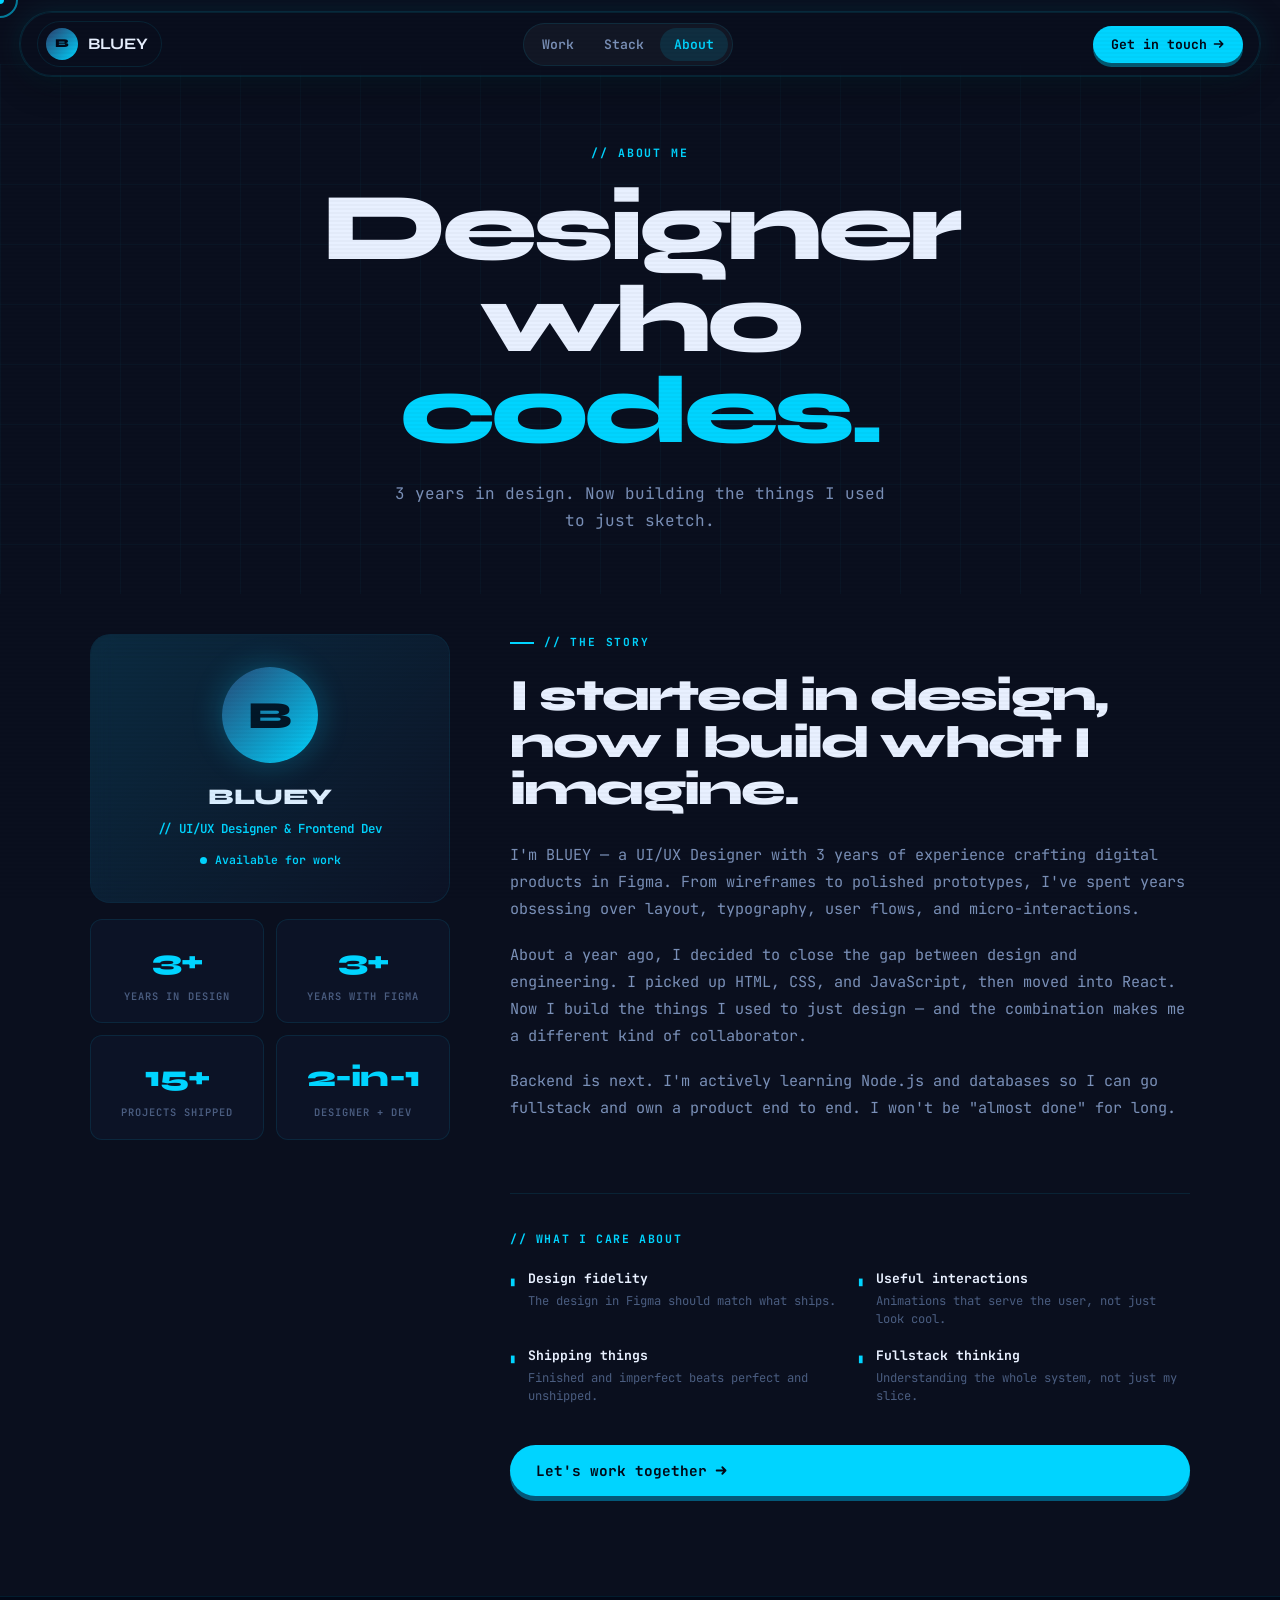
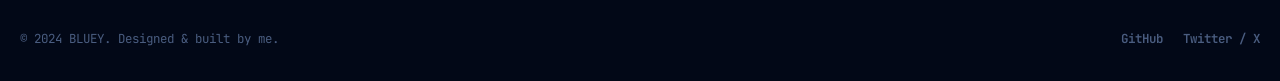
==== about.html @ d6773a20 "Add files via upload" ====
<!DOCTYPE html>
<html lang="en">
<head>
  <meta charset="UTF-8" />
  <meta name="viewport" content="width=device-width, initial-scale=1.0, viewport-fit=cover" />
  <title>About | BLUEY</title>
  <meta name="description" content="About BLUEY - UI/UX Designer and Frontend Developer with 3 years of Figma experience." />
  <link rel="preconnect" href="https://fonts.googleapis.com" />
  <link rel="preconnect" href="https://fonts.gstatic.com" crossorigin />
  <link href="https://fonts.googleapis.com/css2?family=Syne:wght@400;500;600;700;800&family=JetBrains+Mono:wght@300;400;500;600;700&display=swap" rel="stylesheet" />
  <link rel="stylesheet" href="style.css" />
</head>
<body>

<div id="cursor-dot"></div>
<div id="cursor-ring"></div>
<div id="toast">// Email copied to clipboard</div>

<!-- HEADER -->
<header>
  <div class="nav-inner">
    <a href="index.html" class="nav-brand">
      <div class="nav-avatar">B</div>
      <span>BLUEY</span>
    </a>
    <nav class="nav-links">
      <a href="work.html">Work</a>
      <a href="stack.html">Stack</a>
      <a href="about.html" class="nav-active">About</a>
    </nav>
    <div class="nav-actions">
      <a href="contact.html" class="btn-hire">
        Get in touch
        <svg viewBox="0 0 16 16" width="12" height="12" fill="none" stroke="currentColor" stroke-width="2.2" stroke-linecap="round" stroke-linejoin="round"><path d="M2 8 H13 M9 4 L13 8 L9 12"/></svg>
      </a>
    </div>
  </div>
</header>

<!-- PAGE HERO -->
<section class="page-hero">
  <div class="page-hero-inner">
    <p class="page-eyebrow">// about me</p>
    <h1 class="page-title">Designer who<br/><span class="text-cyan">codes.</span></h1>
    <p class="page-sub">3 years in design. Now building the things I used to just sketch.</p>
  </div>
</section>

<!-- ABOUT CONTENT -->
<section class="about-page-section">
  <div class="about-page-inner">

    <!-- Left: Text -->
    <div class="about-text-col reveal">
      <div class="about-avatar-card">
        <div class="about-avatar-circle">B</div>
        <p class="about-name">BLUEY</p>
        <p class="about-role">// UI/UX Designer &amp; Frontend Dev</p>
        <div class="about-status-row">
          <span class="status-dot" style="display:inline-block;"></span>
          <span style="font-family:var(--font-mono);font-size:0.72rem;color:var(--cyan-500);font-weight:600;">Available for work</span>
        </div>
      </div>

      <div class="about-mini-stats">
        <div class="mini-stat">
          <p class="mini-stat-num">3+</p>
          <p class="mini-stat-label">Years in Design</p>
        </div>
        <div class="mini-stat">
          <p class="mini-stat-num">3+</p>
          <p class="mini-stat-label">Years with Figma</p>
        </div>
        <div class="mini-stat">
          <p class="mini-stat-num">15+</p>
          <p class="mini-stat-label">Projects shipped</p>
        </div>
        <div class="mini-stat">
          <p class="mini-stat-num">2-in-1</p>
          <p class="mini-stat-label">Designer + Dev</p>
        </div>
      </div>
    </div>

    <!-- Right: Bio -->
    <div class="about-bio-col reveal reveal-delay-2">
      <p class="about-tag">// the story</p>
      <h2 class="about-heading">I started in design,<br />now I build what I imagine.</h2>

      <p class="about-text">I'm BLUEY &mdash; a UI/UX Designer with 3 years of experience crafting digital products in Figma. From wireframes to polished prototypes, I've spent years obsessing over layout, typography, user flows, and micro-interactions.</p>

      <p class="about-text">About a year ago, I decided to close the gap between design and engineering. I picked up HTML, CSS, and JavaScript, then moved into React. Now I build the things I used to just design &mdash; and the combination makes me a different kind of collaborator.</p>

      <p class="about-text">Backend is next. I'm actively learning Node.js and databases so I can go fullstack and own a product end to end. I won't be "almost done" for long.</p>

      <div class="about-values">
        <h3 class="values-title">// what I care about</h3>
        <div class="values-grid">
          <div class="value-item">
            <span class="value-icon">&#9646;</span>
            <div>
              <p class="value-name">Design fidelity</p>
              <p class="value-desc">The design in Figma should match what ships.</p>
            </div>
          </div>
          <div class="value-item">
            <span class="value-icon">&#9646;</span>
            <div>
              <p class="value-name">Useful interactions</p>
              <p class="value-desc">Animations that serve the user, not just look cool.</p>
            </div>
          </div>
          <div class="value-item">
            <span class="value-icon">&#9646;</span>
            <div>
              <p class="value-name">Shipping things</p>
              <p class="value-desc">Finished and imperfect beats perfect and unshipped.</p>
            </div>
          </div>
          <div class="value-item">
            <span class="value-icon">&#9646;</span>
            <div>
              <p class="value-name">Fullstack thinking</p>
              <p class="value-desc">Understanding the whole system, not just my slice.</p>
            </div>
          </div>
        </div>
      </div>

      <a href="contact.html" class="btn-primary" style="display:inline-flex;margin-top:40px;">
        Let's work together
        <svg viewBox="0 0 16 16" width="13" height="13" fill="none" stroke="currentColor" stroke-width="2.2" stroke-linecap="round" stroke-linejoin="round"><path d="M2 8 H13 M9 4 L13 8 L9 12"/></svg>
      </a>
    </div>

  </div>
</section>

<!-- FOOTER -->
<footer>
  <div class="footer-inner">
    <p class="footer-copy">&copy; 2024 BLUEY. Designed &amp; built by me.</p>
    <div class="footer-links">
      <a href="https://github.com/garriiii" target="_blank" rel="noopener">GitHub</a>
      <a href="https://x.com/https_bluey_sol" target="_blank" rel="noopener">Twitter / X</a>
    </div>
  </div>
</footer>

<script src="main.js"></script>
</body>
</html>
---- style.css ----
﻿/* ============================================
   DESIGN TOKENS
============================================ */
:root {
  --navy-900: #020817;
  --navy-800: #0a0f1e;
  --navy-700: #0d1529;
  --navy-600: #111b35;
  --navy-500: #162040;
  --navy-400: #1e2d52;
  --navy-300: #2a3d6b;
  --cyan-500: #00d4ff;
  --cyan-400: #33ddff;
  --cyan-300: #66e5ff;
  --cyan-glow: rgba(0, 212, 255, 0.12);
  --cyan-glow-strong: rgba(0, 212, 255, 0.28);
  --text-primary: #e8f0ff;
  --text-secondary: #7a90b8;
  --text-muted: #4a5d80;
  --border: rgba(0, 212, 255, 0.1);
  --border-hover: rgba(0, 212, 255, 0.32);
  --card-bg: rgba(13, 21, 41, 0.85);
  --font-display: 'Syne', sans-serif;
  --font-mono: 'JetBrains Mono', monospace;
}

/* ============================================
   RESET & BASE
============================================ */
*, *::before, *::after { box-sizing: border-box; margin: 0; padding: 0; }
html { scroll-behavior: smooth; }
body {
  font-family: var(--font-mono);
  background: var(--navy-800);
  color: var(--text-primary);
  overflow-x: hidden;
  cursor: none;
  line-height: 1.6;
}
a { color: inherit; text-decoration: none; }
img { display: block; max-width: 100%; }

/* Scan-line overlay */
body::before {
  content: '';
  position: fixed;
  inset: 0;
  background-image: repeating-linear-gradient(0deg, transparent, transparent 2px, rgba(0,0,0,0.025) 2px, rgba(0,0,0,0.025) 4px);
  pointer-events: none;
  z-index: 1000;
}

/* ============================================
   CURSOR
============================================ */
#cursor-dot {
  position: fixed;
  width: 8px; height: 8px;
  background: var(--cyan-500);
  border-radius: 50%;
  pointer-events: none;
  z-index: 9999;
  transform: translate(-50%, -50%);
  transition: width 0.18s, height 0.18s, background 0.18s;
}
#cursor-ring {
  position: fixed;
  width: 36px; height: 36px;
  border: 2px solid var(--cyan-500);
  border-radius: 50%;
  pointer-events: none;
  z-index: 9998;
  transform: translate(-50%, -50%);
  opacity: 0.55;
  transition: width 0.22s, height 0.22s, opacity 0.22s, border-color 0.18s;
}
body.cursor-hover #cursor-dot { width: 12px; height: 12px; background: var(--cyan-300); }
body.cursor-hover #cursor-ring { width: 56px; height: 56px; opacity: 1; border-color: var(--cyan-400); }

/* ============================================
   HEADER
============================================ */
header {
  position: sticky;
  top: 12px;
  z-index: 500;
  padding: 0 20px;
}
.nav-inner {
  max-width: 1240px;
  margin: 0 auto;
  display: flex;
  align-items: center;
  justify-content: space-between;
  gap: 12px;
  background: rgba(10, 15, 30, 0.88);
  backdrop-filter: blur(18px);
  -webkit-backdrop-filter: blur(18px);
  border: 1px solid var(--border);
  border-radius: 999px;
  padding: 8px 16px;
  box-shadow: 0 0 0 1px var(--border), 0 8px 32px rgba(0,0,0,0.4), 0 0 28px var(--cyan-glow);
}
.nav-brand {
  display: flex;
  align-items: center;
  gap: 10px;
  font-family: var(--font-display);
  font-weight: 700;
  font-size: 1rem;
  letter-spacing: -0.02em;
  color: var(--text-primary);
  padding: 6px 14px 6px 8px;
  border-radius: 999px;
  border: 1px solid var(--border);
  transition: border-color 0.2s, box-shadow 0.2s;
}
.nav-brand:hover { border-color: var(--border-hover); box-shadow: 0 0 14px var(--cyan-glow); }
.nav-avatar {
  width: 32px; height: 32px;
  border-radius: 50%;
  background: linear-gradient(135deg, var(--navy-300), var(--cyan-500));
  display: flex; align-items: center; justify-content: center;
  font-family: var(--font-display);
  font-weight: 800;
  font-size: 0.75rem;
  color: var(--navy-900);
  flex-shrink: 0;
}
.nav-links {
  display: flex;
  align-items: center;
  gap: 2px;
  background: rgba(255,255,255,0.04);
  border: 1px solid var(--border);
  border-radius: 999px;
  padding: 4px;
}
.nav-links a {
  font-family: var(--font-mono);
  font-size: 0.82rem;
  font-weight: 600;
  color: var(--text-secondary);
  padding: 6px 14px;
  border-radius: 999px;
  transition: color 0.2s, background 0.2s;
}
.nav-links a:hover { color: var(--cyan-500); background: var(--cyan-glow); }
.nav-actions { display: flex; align-items: center; gap: 8px; }
.btn-hire {
  display: none;
  align-items: center;
  gap: 6px;
  font-family: var(--font-mono);
  font-size: 0.82rem;
  font-weight: 700;
  color: var(--navy-900);
  background: var(--cyan-500);
  padding: 8px 18px;
  border-radius: 999px;
  border: none;
  cursor: pointer;
  transition: transform 0.15s, box-shadow 0.15s;
  box-shadow: 0 4px 0 rgba(0,140,170,0.6);
}
@media (min-width: 640px) { .btn-hire { display: inline-flex; } }
.btn-hire:hover { transform: translateY(-2px); box-shadow: 0 6px 0 rgba(0,140,170,0.6), 0 0 20px var(--cyan-glow-strong); }
.btn-hire:active { transform: translateY(2px); box-shadow: 0 2px 0 rgba(0,140,170,0.6); }

/* ============================================
   HERO
============================================ */
#top {
  position: relative;
  overflow: hidden;
  padding: 80px 20px 100px;
  background: var(--navy-800);
}
#top::after {
  content: '';
  position: absolute;
  inset: 0;
  background-image:
    linear-gradient(rgba(0,212,255,0.035) 1px, transparent 1px),
    linear-gradient(90deg, rgba(0,212,255,0.035) 1px, transparent 1px);
  background-size: 60px 60px;
  pointer-events: none;
}
.hero-glow {
  position: absolute;
  top: 50%; left: 50%;
  transform: translate(-50%, -50%);
  width: 700px; height: 700px;
  background: radial-gradient(circle, rgba(0,212,255,0.07) 0%, transparent 68%);
  pointer-events: none;
}
.hero-inner { position: relative; z-index: 1; max-width: 1240px; margin: 0 auto; }

/* Status badge */
.status-badge {
  display: inline-flex;
  align-items: center;
  gap: 8px;
  font-family: var(--font-mono);
  font-size: 0.72rem;
  font-weight: 600;
  letter-spacing: 0.1em;
  text-transform: uppercase;
  color: var(--cyan-500);
  border: 1px solid var(--border-hover);
  background: var(--cyan-glow);
  padding: 6px 14px;
  border-radius: 999px;
  margin-bottom: 40px;
  opacity: 0;
  transform: translateY(12px);
  animation: fadeUp 0.6s ease 0.1s forwards;
}
.status-dot {
  width: 7px; height: 7px;
  border-radius: 50%;
  background: var(--cyan-500);
  animation: pulse 2s ease-in-out infinite;
}
@keyframes pulse { 0%,100%{opacity:1;transform:scale(1)} 50%{opacity:0.35;transform:scale(0.65)} }
@keyframes fadeUp { to { opacity:1; transform:translateY(0); } }

/* Hero title chips */
.hero-title-wrap {
  display: flex;
  flex-direction: column;
  align-items: center;
  gap: 0.3em;
  font-family: var(--font-display);
  font-size: clamp(3rem, 13vw, 7.5rem);
  font-weight: 800;
  line-height: 0.93;
  letter-spacing: -0.05em;
  text-align: center;
  margin-bottom: 48px;
}
.hero-row {
  display: flex;
  flex-wrap: wrap;
  justify-content: center;
  align-items: flex-end;
  gap: 0.3em;
}
[data-chip] {
  display: inline-flex;
  align-items: center;
  position: relative;
  padding: 0.08em 0.22em 0.1em;
  border-radius: 6px;
  user-select: none;
  touch-action: none;
  cursor: grab;
  clip-path: polygon(0.1em 0, calc(100% - 0.1em) 0, calc(100% - 0.1em) 0.1em, 100% 0.1em, 100% calc(100% - 0.1em), calc(100% - 0.1em) calc(100% - 0.1em), calc(100% - 0.1em) 100%, 0.1em 100%, 0.1em calc(100% - 0.1em), 0 calc(100% - 0.1em), 0 0.1em, 0.1em 0.1em);
}
[data-chip]:active { cursor: grabbing; }
[data-chip="blue"] { background: var(--cyan-500); color: var(--navy-900); }
[data-chip="navy"] { background: var(--navy-400); color: var(--cyan-500); }
[data-chip="dark"] { background: var(--navy-600); color: var(--text-secondary); }
[data-chip="glow"] {
  background: transparent;
  color: var(--text-primary);
  border: 2px solid var(--cyan-500);
  box-shadow: 0 0 22px var(--cyan-glow), inset 0 0 22px var(--cyan-glow);
}

/* Hero sub */
.hero-sub { max-width: 1240px; margin: 0 auto; display: flex; flex-direction: column; align-items: center; gap: 32px; text-align: center; }
.hero-desc {
  max-width: 52ch;
  font-family: var(--font-mono);
  font-size: 1.05rem;
  line-height: 1.72;
  color: var(--text-secondary);
  opacity: 0;
  transform: translateY(14px);
  animation: fadeUp 0.6s ease 0.4s forwards;
}
.hero-ctas {
  display: flex;
  flex-wrap: wrap;
  gap: 14px;
  justify-content: center;
  opacity: 0;
  transform: translateY(14px);
  animation: fadeUp 0.6s ease 0.55s forwards;
}
.btn-primary {
  display: inline-flex;
  align-items: center;
  gap: 8px;
  font-family: var(--font-mono);
  font-size: 0.9rem;
  font-weight: 700;
  color: var(--navy-900);
  background: var(--cyan-500);
  padding: 14px 26px;
  border-radius: 999px;
  border: none;
  cursor: pointer;
  transition: transform 0.15s, box-shadow 0.15s;
  box-shadow: 0 5px 0 rgba(0,120,160,0.7);
  text-decoration: none;
}
.btn-primary:hover { transform: translateY(-2px); box-shadow: 0 7px 0 rgba(0,120,160,0.7), 0 0 24px var(--cyan-glow-strong); }
.btn-primary:active { transform: translateY(3px); box-shadow: 0 2px 0 rgba(0,120,160,0.7); }
.btn-secondary {
  display: inline-flex;
  align-items: center;
  gap: 8px;
  font-family: var(--font-mono);
  font-size: 0.9rem;
  font-weight: 700;
  color: var(--text-primary);
  background: rgba(255,255,255,0.05);
  padding: 14px 26px;
  border-radius: 999px;
  border: 1px solid var(--border-hover);
  cursor: pointer;
  transition: transform 0.15s, box-shadow 0.15s, border-color 0.2s, color 0.2s;
  box-shadow: 0 5px 0 rgba(0,0,0,0.3);
  text-decoration: none;
}
.btn-secondary:hover { transform: translateY(-2px); box-shadow: 0 7px 0 rgba(0,0,0,0.3), 0 0 18px var(--cyan-glow); border-color: var(--cyan-500); color: var(--cyan-400); }
.btn-secondary:active { transform: translateY(3px); box-shadow: 0 2px 0 rgba(0,0,0,0.3); }

/* Hero deco shapes */
.hero-deco { position: absolute; pointer-events: none; }
.deco-1 { top:12%; right:6%; width:72px; height:72px; border:2px solid var(--cyan-500); border-radius:16px; transform:rotate(-12deg); animation:float1 6s ease-in-out infinite; box-shadow:0 0 24px var(--cyan-glow),inset 0 0 24px var(--cyan-glow); opacity:0.65; }
.deco-2 { top:20%; left:4%; width:48px; height:96px; border:2px solid rgba(0,212,255,0.35); border-radius:8px; transform:rotate(14deg); animation:float2 7s ease-in-out infinite; opacity:0.45; }
.deco-3 { bottom:10%; right:3%; width:56px; height:56px; background:var(--cyan-500); clip-path:polygon(50% 0%,100% 38%,82% 100%,18% 100%,0% 38%); opacity:0.14; animation:float3 8s ease-in-out infinite; }
.deco-4 { bottom:12%; left:6%; width:80px; height:40px; border:2px solid rgba(0,212,255,0.28); border-radius:80px 80px 0 0; animation:float1 9s ease-in-out infinite; opacity:0.45; }
@media (max-width:900px) { .hero-deco { display:none; } }
@keyframes float1 { 0%,100%{transform:rotate(-12deg) translateY(0)} 50%{transform:rotate(-12deg) translateY(-12px)} }
@keyframes float2 { 0%,100%{transform:rotate(14deg) translateY(0)} 50%{transform:rotate(14deg) translateY(10px)} }
@keyframes float3 { 0%,100%{transform:rotate(0deg) translateY(0)} 50%{transform:rotate(10deg) translateY(-8px)} }

/* ============================================
   WORK SECTION
============================================ */
#work { position:relative; z-index:10; padding:60px 20px 20px; background:var(--navy-800); }
.section-header { max-width:1180px; margin:0 auto 56px; display:flex; flex-direction:column; align-items:center; gap:16px; text-align:center; }
.section-title { font-family:var(--font-display); font-size:clamp(2.4rem,6vw,4.6rem); font-weight:800; line-height:0.95; letter-spacing:-0.05em; color:var(--text-primary); display:flex; align-items:center; gap:16px; }
.section-title-icon { width:0.55em; height:0.55em; flex-shrink:0; }
.section-tag { font-family:var(--font-mono); font-size:0.72rem; font-weight:700; text-transform:uppercase; letter-spacing:0.14em; color:var(--text-secondary); border:2px solid var(--border-hover); padding:6px 16px; border-radius:999px; }

.projects-stack { max-width:1180px; margin:0 auto; }
.project-card { position:relative; border-radius:0 20px 20px 20px; overflow:hidden; margin-bottom:28px; transition:box-shadow 0.3s; }
@media (min-width:1024px) { .project-card { position:sticky; top:112px; } }
.project-card:nth-child(1){z-index:1}
.project-card:nth-child(2){z-index:2}
.project-card:nth-child(3){z-index:3}

.card-tab-row { display:flex; }
.card-tab {
  display:inline-flex; align-items:center; gap:8px;
  font-family:var(--font-mono); font-size:0.7rem; font-weight:700;
  text-transform:uppercase; letter-spacing:0.14em;
  height:52px; padding:0 40px 0 16px;
  clip-path:polygon(0 0, calc(100% - 32px) 0, 100% 100%, 0 100%);
  border-radius:14px 0 0 0;
}
.card-body {
  display:grid; gap:32px; padding:32px; min-height:520px;
}
@media (min-width:768px) { .card-body { grid-template-columns:1fr 1.15fr; gap:48px; padding:48px; min-height:580px; } }
@media (min-width:1024px) { .card-body { padding:56px; min-height:620px; } }

.card-content { display:flex; flex-direction:column; }
.card-label { display:inline-flex; align-items:center; gap:8px; font-family:var(--font-mono); font-size:0.72rem; font-weight:600; letter-spacing:0.14em; text-transform:uppercase; margin-bottom:24px; }
.card-label-dot { width:8px; height:8px; border-radius:50%; }
.card-heading { font-family:var(--font-display); font-size:clamp(1.8rem,3.2vw,3rem); font-weight:800; line-height:1; letter-spacing:-0.04em; margin-bottom:24px; max-width:14ch; color:var(--text-primary); }
.card-cta-link { display:inline-flex; align-items:center; gap:8px; font-family:var(--font-mono); font-size:0.78rem; font-weight:700; text-transform:uppercase; letter-spacing:0.14em; border-bottom:2px solid; padding-bottom:4px; width:fit-content; margin-bottom:40px; color:var(--cyan-400); border-color:var(--cyan-400); transition:gap 0.2s; }
.card-cta-link:hover { gap:14px; }
.card-cta-link svg { transition:transform 0.2s; }
.card-cta-link:hover svg { transform:translate(2px,-2px); }
.card-stats { margin-top:auto; display:flex; flex-wrap:wrap; gap:8px; }
.stat-chip { font-family:var(--font-mono); font-size:0.7rem; text-transform:uppercase; letter-spacing:0.1em; padding:8px 12px; border-radius:6px; background:rgba(255,255,255,0.07); color:var(--text-primary); }
.stat-chip strong { font-weight:700; }
.stat-chip span { opacity:0.6; }

.card-image-wrap { position:relative; align-self:center; }
.card-tape { position:absolute; z-index:10; height:22px; width:88px; border-radius:2px; opacity:0.4; }
.card-tape-1 { top:-10px; left:5%; transform:rotate(-5deg); background:rgba(255,255,255,0.22); }
.card-tape-2 { top:-10px; right:5%; transform:rotate(7deg); background:rgba(255,255,255,0.22); }
.card-img-frame { aspect-ratio:16/11; overflow:hidden; background:var(--navy-700); box-shadow:0 30px 60px -20px rgba(0,0,0,0.65), 0 0 0 1px rgba(255,255,255,0.05); }
.card-img-frame img { width:100%; height:100%; object-fit:cover; transition:transform 0.5s ease; }
.project-card:hover .card-img-frame img { transform:scale(1.04); }

/* Card themes */
.card--cyan { background:linear-gradient(135deg,#041428,#071e3d); border:1px solid rgba(0,212,255,0.18); box-shadow:0 0 40px rgba(0,212,255,0.05); }
.card--indigo { background:linear-gradient(135deg,#0d0a25,#13103b); border:1px solid rgba(120,90,255,0.18); box-shadow:0 0 40px rgba(120,90,255,0.05); }
.card--emerald { background:linear-gradient(135deg,#041a10,#071f15); border:1px solid rgba(0,200,120,0.18); box-shadow:0 0 40px rgba(0,200,120,0.05); }

/* ============================================
   SKILLS
============================================ */
#skills { padding:100px 20px; background:var(--navy-900); position:relative; overflow:hidden; }
#skills::before { content:''; position:absolute; top:-150px; left:50%; transform:translateX(-50%); width:800px; height:400px; background:radial-gradient(ellipse,rgba(0,212,255,0.055),transparent 70%); pointer-events:none; }
.skills-inner { max-width:1000px; margin:0 auto; }
.skills-grid { display:grid; grid-template-columns:repeat(auto-fit,minmax(260px,1fr)); gap:22px; margin-top:56px; }
.skill-group { background:var(--card-bg); border:1px solid var(--border); border-radius:16px; padding:26px; backdrop-filter:blur(12px); transition:border-color 0.3s,box-shadow 0.3s,transform 0.3s; }
.skill-group:hover { border-color:var(--border-hover); box-shadow:0 8px 32px rgba(0,0,0,0.3),0 0 20px var(--cyan-glow); transform:translateY(-4px); }
.skill-group-label { font-family:var(--font-mono); font-size:0.68rem; font-weight:700; text-transform:uppercase; letter-spacing:0.14em; color:var(--cyan-500); margin-bottom:14px; display:flex; align-items:center; gap:8px; }
.skill-group-label::before { content:''; display:block; width:6px; height:6px; border-radius:50%; background:var(--cyan-500); }
.skill-tags { display:flex; flex-wrap:wrap; gap:8px; }
.skill-tag { font-family:var(--font-mono); font-size:0.78rem; font-weight:500; color:var(--text-secondary); background:rgba(255,255,255,0.05); border:1px solid var(--border); padding:6px 12px; border-radius:6px; transition:color 0.2s,background 0.2s,border-color 0.2s; }
.skill-tag:hover { color:var(--cyan-400); background:var(--cyan-glow); border-color:var(--border-hover); }

/* ============================================
   ABOUT
============================================ */
#about { padding:100px 20px; background:var(--navy-800); position:relative; }
.about-inner { max-width:1000px; margin:0 auto; display:grid; gap:60px; align-items:center; }
@media (min-width:768px) { .about-inner { grid-template-columns:1fr 1fr; } }
.about-tag { font-family:var(--font-mono); font-size:0.7rem; font-weight:700; text-transform:uppercase; letter-spacing:0.16em; color:var(--cyan-500); margin-bottom:20px; display:flex; align-items:center; gap:10px; }
.about-tag::before { content:''; display:block; width:24px; height:2px; background:var(--cyan-500); }
.about-heading { font-family:var(--font-display); font-size:clamp(2rem,4vw,3.2rem); font-weight:800; line-height:1.05; letter-spacing:-0.04em; color:var(--text-primary); margin-bottom:24px; }
.about-text { font-family:var(--font-mono); font-size:0.95rem; line-height:1.75; color:var(--text-secondary); margin-bottom:16px; }
.about-text:last-of-type { margin-bottom:36px; }
.about-visual { display:flex; flex-direction:column; gap:16px; }
.about-avatar-card { background:var(--card-bg); border:1px solid var(--border); border-radius:20px; padding:32px; text-align:center; backdrop-filter:blur(12px); position:relative; overflow:hidden; }
.about-avatar-card::before { content:''; position:absolute; inset:0; background:linear-gradient(135deg,var(--cyan-glow),transparent); pointer-events:none; }
.about-avatar-circle { width:96px; height:96px; border-radius:50%; background:linear-gradient(135deg,var(--navy-300),var(--cyan-500)); display:flex; align-items:center; justify-content:center; font-family:var(--font-display); font-weight:800; font-size:2.4rem; color:var(--navy-900); margin:0 auto 16px; box-shadow:0 0 30px var(--cyan-glow-strong); }
.about-name { font-family:var(--font-display); font-weight:700; font-size:1.3rem; letter-spacing:-0.02em; color:var(--text-primary); margin-bottom:4px; }
.about-role { font-family:var(--font-mono); font-size:0.8rem; color:var(--cyan-500); font-weight:600; }
.about-mini-stats { display:grid; grid-template-columns:1fr 1fr; gap:12px; }
.mini-stat { background:var(--card-bg); border:1px solid var(--border); border-radius:12px; padding:20px; text-align:center; backdrop-filter:blur(8px); }
.mini-stat-num { font-family:var(--font-display); font-size:1.8rem; font-weight:800; letter-spacing:-0.03em; color:var(--cyan-500); }
.mini-stat-label { font-family:var(--font-mono); font-size:0.68rem; font-weight:600; text-transform:uppercase; letter-spacing:0.1em; color:var(--text-muted); margin-top:4px; }

/* ============================================
   CONTACT
============================================ */
#contact { padding:100px 20px 60px; background:var(--navy-900); position:relative; overflow:hidden; }
#contact::before { content:''; position:absolute; bottom:-200px; left:50%; transform:translateX(-50%); width:900px; height:500px; background:radial-gradient(ellipse,rgba(0,212,255,0.06),transparent 70%); pointer-events:none; }
.contact-inner { max-width:800px; margin:0 auto; text-align:center; }
.contact-eyebrow { font-family:var(--font-mono); font-size:0.72rem; font-weight:700; text-transform:uppercase; letter-spacing:0.16em; color:var(--cyan-500); margin-bottom:24px; display:flex; align-items:center; justify-content:center; gap:10px; }
.contact-eyebrow::before,.contact-eyebrow::after { content:''; display:block; width:32px; height:1px; background:var(--cyan-500); opacity:0.45; }
.contact-heading { font-family:var(--font-display); font-size:clamp(2.4rem,6vw,4.5rem); font-weight:800; letter-spacing:-0.05em; line-height:0.95; color:var(--text-primary); margin-bottom:24px; }
.contact-heading span { color:var(--cyan-500); text-shadow:0 0 28px var(--cyan-glow-strong); }
.contact-sub { font-family:var(--font-mono); font-size:1rem; line-height:1.72; color:var(--text-secondary); max-width:46ch; margin:0 auto 48px; }
.contact-email-btn { display:inline-flex; align-items:center; gap:10px; font-family:var(--font-mono); font-size:1rem; font-weight:700; color:var(--navy-900); background:var(--cyan-500); padding:16px 32px; border-radius:999px; border:none; cursor:pointer; transition:transform 0.15s,box-shadow 0.15s; box-shadow:0 5px 0 rgba(0,120,160,0.7); margin-bottom:16px; }
.contact-email-btn:hover { transform:translateY(-2px); box-shadow:0 7px 0 rgba(0,120,160,0.7),0 0 28px var(--cyan-glow-strong); }
.contact-email-btn:active { transform:translateY(3px); box-shadow:0 2px 0 rgba(0,120,160,0.7); }
.copy-feedback { font-family:var(--font-mono); font-size:0.75rem; color:var(--cyan-500); opacity:0; transition:opacity 0.3s; margin-bottom:48px; }
.copy-feedback.show { opacity:1; }

/* ============================================
   FOOTER
============================================ */
footer { padding:32px 20px; border-top:1px solid var(--border); background:var(--navy-900); }
.footer-inner { max-width:1240px; margin:0 auto; display:flex; flex-wrap:wrap; align-items:center; justify-content:space-between; gap:16px; }
.footer-copy { font-family:var(--font-mono); font-size:0.78rem; color:var(--text-muted); }
.footer-links { display:flex; gap:20px; }
.footer-links a { font-family:var(--font-mono); font-size:0.78rem; font-weight:600; color:var(--text-muted); transition:color 0.2s; }
.footer-links a:hover { color:var(--cyan-500); }

/* ============================================
   TOAST
============================================ */
#toast { position:fixed; bottom:32px; left:50%; transform:translateX(-50%) translateY(20px); background:var(--navy-400); border:1px solid var(--border-hover); color:var(--cyan-400); font-family:var(--font-mono); font-size:0.82rem; font-weight:600; padding:12px 24px; border-radius:999px; box-shadow:0 8px 32px rgba(0,0,0,0.4),0 0 16px var(--cyan-glow); z-index:9000; opacity:0; transition:opacity 0.3s,transform 0.3s; pointer-events:none; white-space:nowrap; }
#toast.show { opacity:1; transform:translateX(-50%) translateY(0); }

/* ============================================
   SCROLL REVEAL
============================================ */
.reveal { opacity:0; transform:translateY(24px); transition:opacity 0.65s ease,transform 0.65s ease; }
.reveal.visible { opacity:1; transform:translateY(0); }
.reveal-delay-1 { transition-delay:0.1s; }
.reveal-delay-2 { transition-delay:0.2s; }
.reveal-delay-3 { transition-delay:0.3s; }

/* ============================================
   RESPONSIVE
============================================ */
@media (max-width:640px) {
  header { top:8px; padding:0 10px; }
  .nav-inner { padding:6px 10px; }
  .nav-links a { padding:5px 10px; font-size:0.78rem; }
  #top { padding:60px 16px 80px; }
  .hero-title-wrap { font-size:clamp(2.5rem,14vw,4.5rem); }
  .card-body { padding:24px; min-height:auto; }
  .hero-desc br { display:none; }
}
/* ============================================
   ACTIVE NAV LINK
============================================ */
.nav-active {
  color: var(--cyan-500) !important;
  background: var(--cyan-glow) !important;
  border-radius: 999px;
}

/* ============================================
   ROLE PILLS (Home page)
============================================ */
.role-pills {
  display: flex;
  flex-wrap: wrap;
  justify-content: center;
  gap: 10px;
  margin-top: 40px;
  opacity: 0;
  transform: translateY(14px);
  animation: fadeUp 0.6s ease 0.7s forwards;
}
.role-pill {
  font-family: var(--font-mono);
  font-size: 0.72rem;
  font-weight: 600;
  text-transform: uppercase;
  letter-spacing: 0.12em;
  color: var(--text-secondary);
  background: rgba(255,255,255,0.04);
  border: 1px solid var(--border);
  padding: 7px 14px;
  border-radius: 999px;
  transition: color 0.2s, border-color 0.2s, background 0.2s;
}
.role-pill:hover { color: var(--cyan-400); border-color: var(--border-hover); background: var(--cyan-glow); }

/* ============================================
   PAGE HERO (inner pages)
============================================ */
.page-hero {
  padding: 80px 20px 60px;
  background: var(--navy-800);
  position: relative;
  overflow: hidden;
}
.page-hero::after {
  content: '';
  position: absolute;
  inset: 0;
  background-image:
    linear-gradient(rgba(0,212,255,0.03) 1px, transparent 1px),
    linear-gradient(90deg, rgba(0,212,255,0.03) 1px, transparent 1px);
  background-size: 60px 60px;
  pointer-events: none;
}
.page-hero-inner {
  max-width: 900px;
  margin: 0 auto;
  text-align: center;
  position: relative;
  z-index: 1;
}
.page-eyebrow {
  font-family: var(--font-mono);
  font-size: 0.72rem;
  font-weight: 700;
  text-transform: uppercase;
  letter-spacing: 0.16em;
  color: var(--cyan-500);
  margin-bottom: 20px;
  display: flex;
  align-items: center;
  justify-content: center;
  gap: 10px;
  opacity: 0;
  animation: fadeUp 0.5s ease 0.1s forwards;
}
.page-title {
  font-family: var(--font-display);
  font-size: clamp(3rem, 8vw, 6rem);
  font-weight: 800;
  line-height: 0.95;
  letter-spacing: -0.05em;
  color: var(--text-primary);
  margin-bottom: 24px;
  opacity: 0;
  animation: fadeUp 0.6s ease 0.2s forwards;
}
.text-cyan { color: var(--cyan-500); }
.page-sub {
  font-family: var(--font-mono);
  font-size: 1rem;
  line-height: 1.7;
  color: var(--text-secondary);
  max-width: 50ch;
  margin: 0 auto;
  opacity: 0;
  animation: fadeUp 0.6s ease 0.35s forwards;
}

/* ============================================
   WORK PAGE SECTION
============================================ */
.work-page-section {
  padding: 40px 20px 60px;
  background: var(--navy-800);
}
.card-desc {
  font-family: var(--font-mono);
  font-size: 0.88rem;
  line-height: 1.7;
  color: var(--text-secondary);
  margin-bottom: 28px;
  max-width: 44ch;
}

/* ============================================
   STACK PAGE SECTION
============================================ */
.stack-page-section {
  padding: 40px 20px 100px;
  background: var(--navy-900);
}
.stack-inner { max-width: 1100px; margin: 0 auto; }
.stack-category {
  padding: 56px 0;
  border-bottom: 1px solid var(--border);
}
.stack-category:last-child { border-bottom: none; }
.stack-cat-header { margin-bottom: 36px; }
.stack-cat-num {
  font-family: var(--font-mono);
  font-size: 0.7rem;
  font-weight: 700;
  letter-spacing: 0.14em;
  color: var(--cyan-500);
  text-transform: uppercase;
  display: block;
  margin-bottom: 8px;
}
.stack-cat-title {
  font-family: var(--font-display);
  font-size: clamp(1.8rem, 3.5vw, 2.8rem);
  font-weight: 800;
  letter-spacing: -0.04em;
  color: var(--text-primary);
  margin-bottom: 10px;
  display: flex;
  align-items: center;
  gap: 14px;
}
.learning-badge {
  font-family: var(--font-mono);
  font-size: 0.65rem;
  font-weight: 700;
  text-transform: uppercase;
  letter-spacing: 0.12em;
  color: var(--navy-900);
  background: var(--cyan-500);
  padding: 4px 10px;
  border-radius: 999px;
  vertical-align: middle;
  display: inline-block;
}
.stack-cat-desc {
  font-family: var(--font-mono);
  font-size: 0.9rem;
  line-height: 1.6;
  color: var(--text-secondary);
  max-width: 50ch;
}
.stack-tools-grid {
  display: grid;
  grid-template-columns: repeat(auto-fill, minmax(180px, 1fr));
  gap: 16px;
}
.stack-tool-card {
  background: var(--card-bg);
  border: 1px solid var(--border);
  border-radius: 14px;
  padding: 22px 20px;
  backdrop-filter: blur(10px);
  transition: border-color 0.3s, box-shadow 0.3s, transform 0.25s;
}
.stack-tool-card:hover {
  border-color: var(--border-hover);
  box-shadow: 0 8px 28px rgba(0,0,0,0.25), 0 0 16px var(--cyan-glow);
  transform: translateY(-3px);
}
.card-dim { opacity: 0.55; }
.card-dim:hover { opacity: 0.85; }
.tool-icon {
  width: 48px; height: 48px;
  border-radius: 10px;
  background: rgba(0,212,255,0.08);
  border: 1px solid var(--border);
  display: flex;
  align-items: center;
  justify-content: center;
  margin-bottom: 14px;
}
.tool-name {
  font-family: var(--font-display);
  font-size: 1rem;
  font-weight: 700;
  color: var(--text-primary);
  margin-bottom: 4px;
}
.tool-level {
  font-family: var(--font-mono);
  font-size: 0.68rem;
  font-weight: 600;
  text-transform: uppercase;
  letter-spacing: 0.1em;
}
.level-expert { color: var(--cyan-500); }
.level-strong { color: #a78bff; }
.level-learning { color: #f59e0b; }

/* ============================================
   ABOUT PAGE SECTION
============================================ */
.about-page-section {
  padding: 40px 20px 100px;
  background: var(--navy-800);
}
.about-page-inner {
  max-width: 1100px;
  margin: 0 auto;
  display: grid;
  gap: 60px;
  align-items: start;
}
@media (min-width: 900px) { .about-page-inner { grid-template-columns: 360px 1fr; } }

.about-text-col { display: flex; flex-direction: column; gap: 16px; }
.about-avatar-card {
  background: var(--card-bg);
  border: 1px solid var(--border);
  border-radius: 20px;
  padding: 32px;
  text-align: center;
  backdrop-filter: blur(12px);
  position: relative;
  overflow: hidden;
}
.about-avatar-card::before {
  content: '';
  position: absolute;
  inset: 0;
  background: linear-gradient(135deg, var(--cyan-glow), transparent);
  pointer-events: none;
}
.about-avatar-circle {
  width: 96px; height: 96px;
  border-radius: 50%;
  background: linear-gradient(135deg, var(--navy-300), var(--cyan-500));
  display: flex; align-items: center; justify-content: center;
  font-family: var(--font-display);
  font-weight: 800;
  font-size: 2.4rem;
  color: var(--navy-900);
  margin: 0 auto 16px;
  box-shadow: 0 0 30px var(--cyan-glow-strong);
}
.about-name { font-family: var(--font-display); font-weight: 800; font-size: 1.4rem; letter-spacing: -0.02em; color: var(--text-primary); margin-bottom: 4px; }
.about-role { font-family: var(--font-mono); font-size: 0.78rem; color: var(--cyan-500); font-weight: 600; margin-bottom: 12px; }
.about-status-row { display: flex; align-items: center; justify-content: center; gap: 8px; margin-top: 8px; }
.about-mini-stats { display: grid; grid-template-columns: 1fr 1fr; gap: 12px; }
.mini-stat { background: var(--card-bg); border: 1px solid var(--border); border-radius: 12px; padding: 18px; text-align: center; backdrop-filter: blur(8px); }
.mini-stat-num { font-family: var(--font-display); font-size: 1.8rem; font-weight: 800; letter-spacing: -0.03em; color: var(--cyan-500); }
.mini-stat-label { font-family: var(--font-mono); font-size: 0.65rem; font-weight: 600; text-transform: uppercase; letter-spacing: 0.1em; color: var(--text-muted); margin-top: 4px; }

.about-bio-col { display: flex; flex-direction: column; }
.about-tag { font-family: var(--font-mono); font-size: 0.7rem; font-weight: 700; text-transform: uppercase; letter-spacing: 0.16em; color: var(--cyan-500); margin-bottom: 20px; display: flex; align-items: center; gap: 10px; }
.about-tag::before { content: ''; display: block; width: 24px; height: 2px; background: var(--cyan-500); }
.about-heading { font-family: var(--font-display); font-size: clamp(1.8rem, 3.5vw, 2.8rem); font-weight: 800; line-height: 1.05; letter-spacing: -0.04em; color: var(--text-primary); margin-bottom: 28px; }
.about-text { font-family: var(--font-mono); font-size: 0.95rem; line-height: 1.78; color: var(--text-secondary); margin-bottom: 18px; }

.about-values { margin-top: 36px; padding-top: 36px; border-top: 1px solid var(--border); }
.values-title { font-family: var(--font-mono); font-size: 0.72rem; font-weight: 700; text-transform: uppercase; letter-spacing: 0.14em; color: var(--cyan-500); margin-bottom: 20px; }
.values-grid { display: grid; grid-template-columns: 1fr 1fr; gap: 16px; }
@media (max-width: 640px) { .values-grid { grid-template-columns: 1fr; } }
.value-item { display: flex; gap: 12px; align-items: flex-start; }
.value-icon { color: var(--cyan-500); font-size: 0.6rem; margin-top: 6px; flex-shrink: 0; }
.value-name { font-family: var(--font-mono); font-size: 0.82rem; font-weight: 700; color: var(--text-primary); margin-bottom: 3px; }
.value-desc { font-family: var(--font-mono); font-size: 0.76rem; color: var(--text-muted); line-height: 1.5; }

/* ============================================
   CONTACT PAGE SECTION
============================================ */
.contact-page-section {
  padding: 40px 20px 100px;
  background: var(--navy-900);
  position: relative;
  overflow: hidden;
}
.contact-page-section::before {
  content: '';
  position: absolute;
  top: -100px; left: 30%;
  width: 600px; height: 600px;
  background: radial-gradient(circle, rgba(0,212,255,0.06), transparent 65%);
  pointer-events: none;
}
.contact-page-inner {
  max-width: 1100px;
  margin: 0 auto;
  display: grid;
  gap: 48px;
  align-items: start;
  position: relative;
  z-index: 1;
}
@media (min-width: 900px) { .contact-page-inner { grid-template-columns: 1fr 400px; } }

.contact-heading { font-family: var(--font-display); font-size: clamp(2.4rem, 5vw, 4rem); font-weight: 800; letter-spacing: -0.05em; line-height: 1; color: var(--text-primary); margin-bottom: 20px; }
.contact-heading span { color: var(--cyan-500); text-shadow: 0 0 24px var(--cyan-glow-strong); }
.contact-sub { font-family: var(--font-mono); font-size: 1rem; line-height: 1.72; color: var(--text-secondary); }

.contact-card {
  background: var(--card-bg);
  border: 1px solid var(--border);
  border-radius: 20px;
  padding: 28px;
  backdrop-filter: blur(12px);
  margin-bottom: 24px;
}
.contact-card:hover { border-color: var(--border-hover); }
.contact-card-label { font-family: var(--font-mono); font-size: 0.68rem; font-weight: 700; text-transform: uppercase; letter-spacing: 0.14em; color: var(--cyan-500); margin-bottom: 14px; }
.contact-email-display { font-family: var(--font-display); font-size: 1.1rem; font-weight: 700; color: var(--text-primary); margin-bottom: 20px; word-break: break-all; }
.contact-card-actions { display: flex; flex-wrap: wrap; gap: 10px; margin-bottom: 12px; }
.contact-email-btn { display: inline-flex; align-items: center; gap: 8px; font-family: var(--font-mono); font-size: 0.88rem; font-weight: 700; color: var(--navy-900); background: var(--cyan-500); padding: 12px 22px; border-radius: 999px; border: none; cursor: pointer; transition: transform 0.15s, box-shadow 0.15s; box-shadow: 0 4px 0 rgba(0,120,160,0.7); }
.contact-email-btn:hover { transform: translateY(-2px); box-shadow: 0 6px 0 rgba(0,120,160,0.7), 0 0 20px var(--cyan-glow-strong); }
.contact-email-btn:active { transform: translateY(2px); box-shadow: 0 2px 0 rgba(0,120,160,0.7); }
.copy-feedback { font-family: var(--font-mono); font-size: 0.72rem; color: var(--cyan-500); opacity: 0; transition: opacity 0.3s; }
.copy-feedback.show { opacity: 1; }

.contact-looking { }
.contact-looking-label { font-family: var(--font-mono); font-size: 0.68rem; font-weight: 700; text-transform: uppercase; letter-spacing: 0.14em; color: var(--text-muted); margin-bottom: 12px; }
.contact-looking-tags { display: flex; flex-wrap: wrap; gap: 8px; }
.looking-tag { font-family: var(--font-mono); font-size: 0.76rem; font-weight: 600; color: var(--text-secondary); background: rgba(255,255,255,0.04); border: 1px solid var(--border); padding: 6px 14px; border-radius: 6px; transition: color 0.2s, border-color 0.2s, background 0.2s; }
.looking-tag:hover { color: var(--cyan-400); border-color: var(--border-hover); background: var(--cyan-glow); }

.contact-side-col { display: flex; flex-direction: column; gap: 16px; }
.contact-side-card { background: var(--card-bg); border: 1px solid var(--border); border-radius: 20px; padding: 24px; backdrop-filter: blur(12px); }
.social-links { display: flex; flex-direction: column; gap: 4px; margin-top: 4px; }
.social-link { display: flex; align-items: center; gap: 14px; padding: 14px; border-radius: 12px; transition: background 0.2s, border-color 0.2s; border: 1px solid transparent; }
.social-link:hover { background: var(--cyan-glow); border-color: var(--border-hover); }
.social-icon { width: 36px; height: 36px; border-radius: 8px; background: rgba(255,255,255,0.06); border: 1px solid var(--border); display: flex; align-items: center; justify-content: center; color: var(--text-secondary); flex-shrink: 0; transition: color 0.2s, background 0.2s; }
.social-link:hover .social-icon { color: var(--cyan-400); background: var(--cyan-glow); }
.social-text { flex: 1; display: flex; flex-direction: column; gap: 2px; }
.social-name { font-family: var(--font-display); font-size: 0.9rem; font-weight: 700; color: var(--text-primary); }
.social-handle { font-family: var(--font-mono); font-size: 0.72rem; color: var(--text-muted); }
.social-arrow { color: var(--text-muted); transition: color 0.2s, transform 0.2s; }
.social-link:hover .social-arrow { color: var(--cyan-400); transform: translate(2px, -2px); }
.avail-row { display: flex; align-items: center; gap: 10px; }
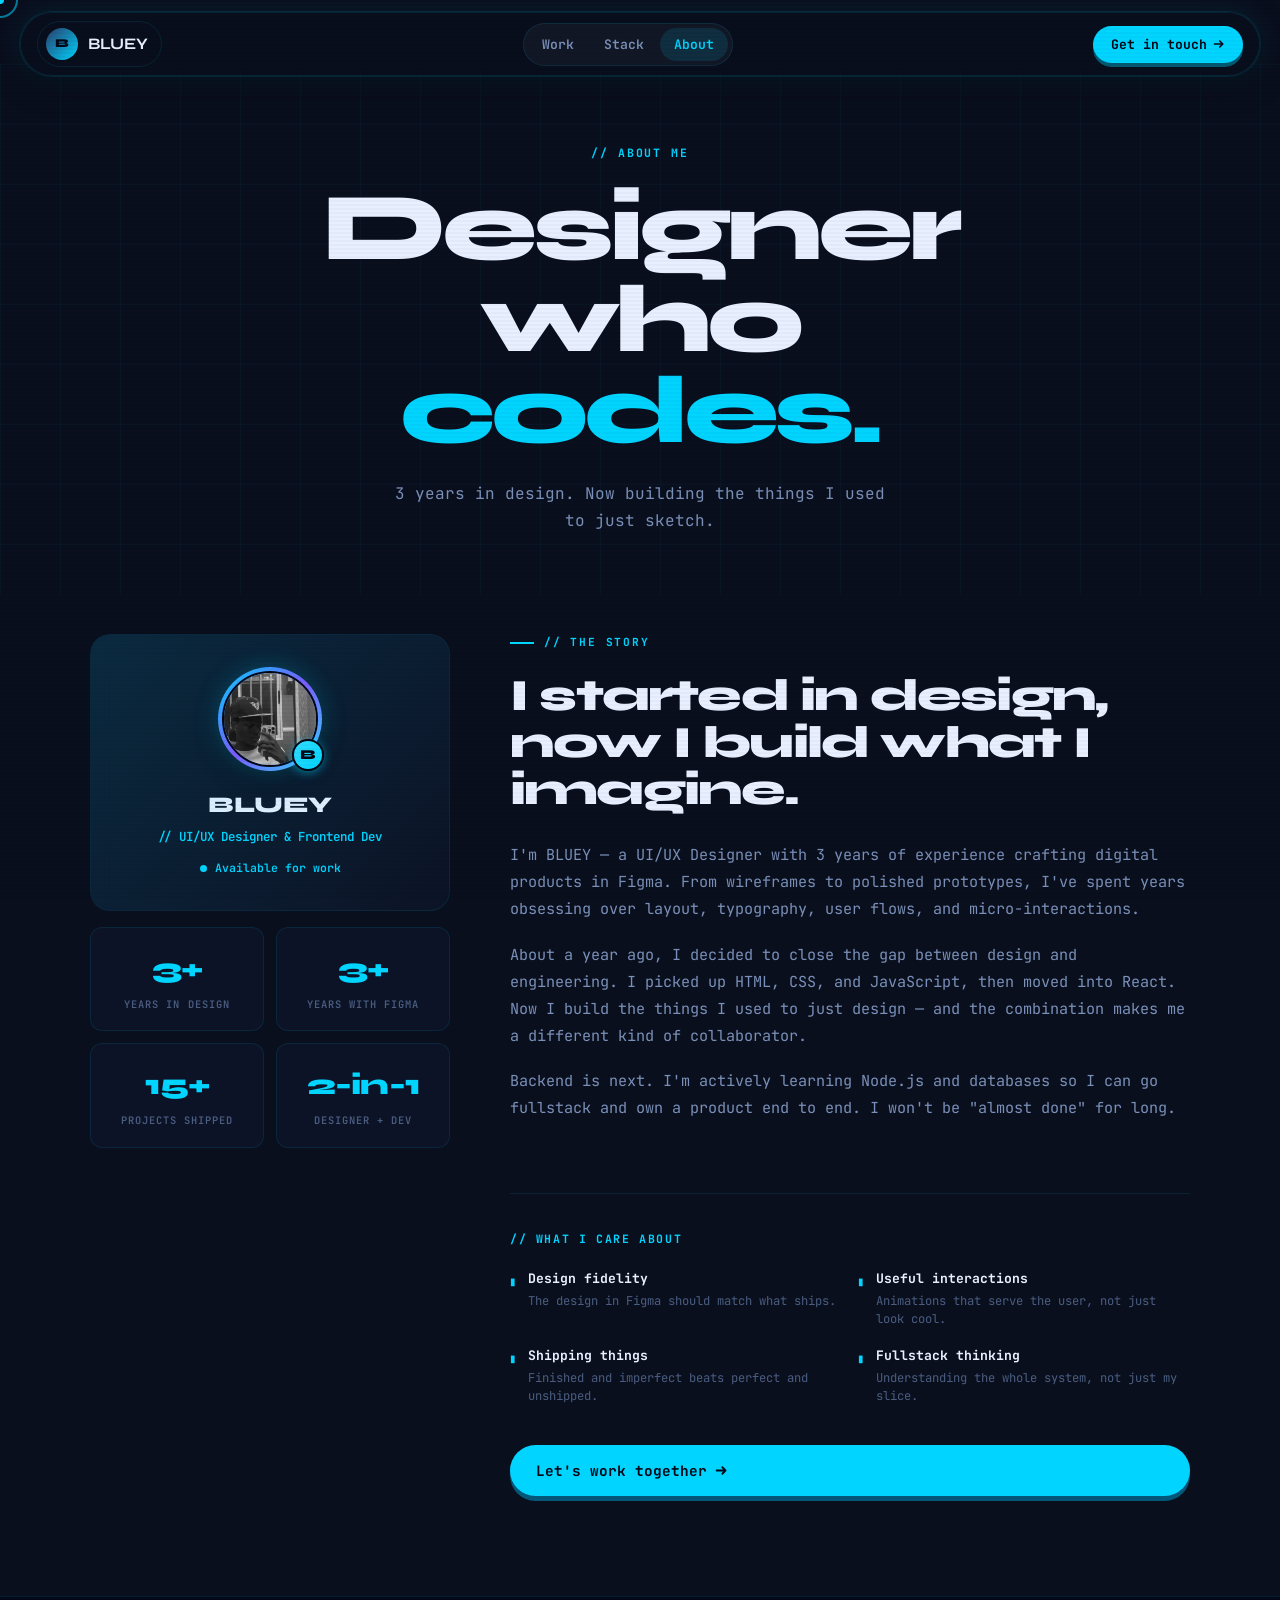
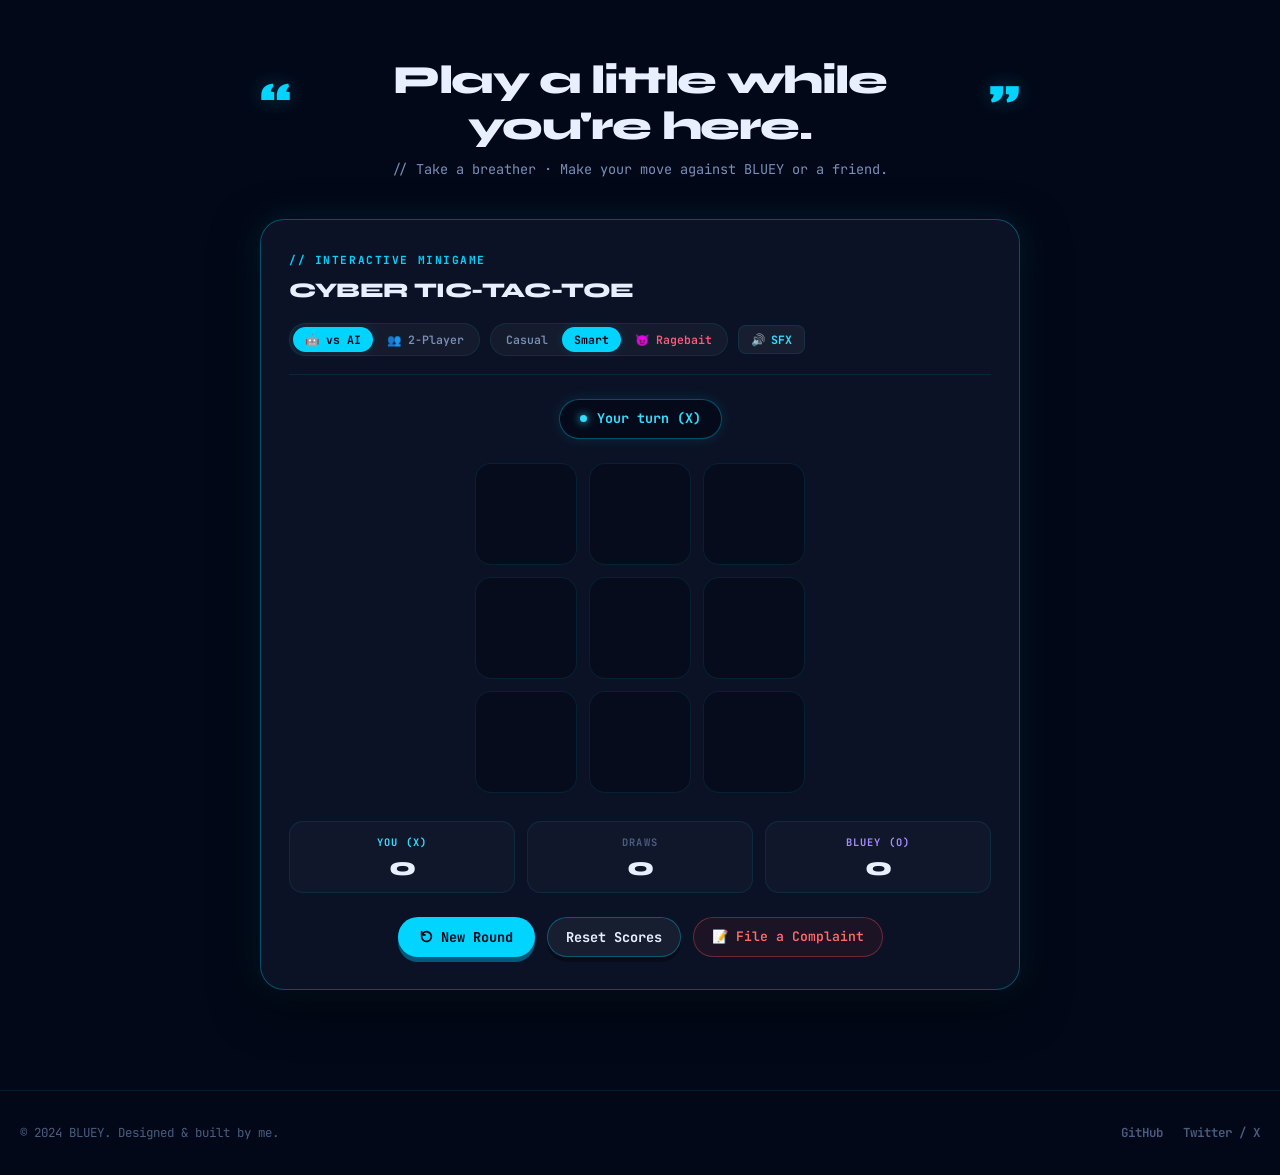
==== commit 03006c3f: "Update portfolio site Co-authored-by: Copilot <223556219+Copilot@users.noreply.github.com>" ====
--- a/about.html
+++ b/about.html
@@ -1,152 +1,302 @@
 <!DOCTYPE html>
 <html lang="en">
+
 <head>
   <meta charset="UTF-8" />
   <meta name="viewport" content="width=device-width, initial-scale=1.0, viewport-fit=cover" />
   <title>About | BLUEY</title>
-  <meta name="description" content="About BLUEY - UI/UX Designer and Frontend Developer with 3 years of Figma experience." />
+  <meta name="description"
+    content="About BLUEY - UI/UX Designer and Frontend Developer with 3 years of Figma experience." />
   <link rel="preconnect" href="https://fonts.googleapis.com" />
   <link rel="preconnect" href="https://fonts.gstatic.com" crossorigin />
-  <link href="https://fonts.googleapis.com/css2?family=Syne:wght@400;500;600;700;800&family=JetBrains+Mono:wght@300;400;500;600;700&display=swap" rel="stylesheet" />
+  <link
+    href="https://fonts.googleapis.com/css2?family=Syne:wght@400;500;600;700;800&family=JetBrains+Mono:wght@300;400;500;600;700&display=swap"
+    rel="stylesheet" />
   <link rel="stylesheet" href="style.css" />
 </head>
+
 <body>
 
-<div id="cursor-dot"></div>
-<div id="cursor-ring"></div>
-<div id="toast">// Email copied to clipboard</div>
-
-<!-- HEADER -->
-<header>
-  <div class="nav-inner">
-    <a href="index.html" class="nav-brand">
-      <div class="nav-avatar">B</div>
-      <span>BLUEY</span>
-    </a>
-    <nav class="nav-links">
-      <a href="work.html">Work</a>
-      <a href="stack.html">Stack</a>
-      <a href="about.html" class="nav-active">About</a>
-    </nav>
-    <div class="nav-actions">
-      <a href="contact.html" class="btn-hire">
-        Get in touch
-        <svg viewBox="0 0 16 16" width="12" height="12" fill="none" stroke="currentColor" stroke-width="2.2" stroke-linecap="round" stroke-linejoin="round"><path d="M2 8 H13 M9 4 L13 8 L9 12"/></svg>
+  <div id="cursor-dot"></div>
+  <div id="cursor-ring"></div>
+  <div id="toast">// Email copied to clipboard</div>
+
+  <!-- HEADER -->
+  <header>
+    <div class="nav-inner">
+      <a href="index.html" class="nav-brand">
+        <div class="nav-avatar">B</div>
+        <span>BLUEY</span>
       </a>
-    </div>
-  </div>
-</header>
-
-<!-- PAGE HERO -->
-<section class="page-hero">
-  <div class="page-hero-inner">
-    <p class="page-eyebrow">// about me</p>
-    <h1 class="page-title">Designer who<br/><span class="text-cyan">codes.</span></h1>
-    <p class="page-sub">3 years in design. Now building the things I used to just sketch.</p>
-  </div>
-</section>
-
-<!-- ABOUT CONTENT -->
-<section class="about-page-section">
-  <div class="about-page-inner">
-
-    <!-- Left: Text -->
-    <div class="about-text-col reveal">
-      <div class="about-avatar-card">
-        <div class="about-avatar-circle">B</div>
-        <p class="about-name">BLUEY</p>
-        <p class="about-role">// UI/UX Designer &amp; Frontend Dev</p>
-        <div class="about-status-row">
-          <span class="status-dot" style="display:inline-block;"></span>
-          <span style="font-family:var(--font-mono);font-size:0.72rem;color:var(--cyan-500);font-weight:600;">Available for work</span>
-        </div>
-      </div>
-
-      <div class="about-mini-stats">
-        <div class="mini-stat">
-          <p class="mini-stat-num">3+</p>
-          <p class="mini-stat-label">Years in Design</p>
-        </div>
-        <div class="mini-stat">
-          <p class="mini-stat-num">3+</p>
-          <p class="mini-stat-label">Years with Figma</p>
-        </div>
-        <div class="mini-stat">
-          <p class="mini-stat-num">15+</p>
-          <p class="mini-stat-label">Projects shipped</p>
-        </div>
-        <div class="mini-stat">
-          <p class="mini-stat-num">2-in-1</p>
-          <p class="mini-stat-label">Designer + Dev</p>
-        </div>
-      </div>
-    </div>
-
-    <!-- Right: Bio -->
-    <div class="about-bio-col reveal reveal-delay-2">
-      <p class="about-tag">// the story</p>
-      <h2 class="about-heading">I started in design,<br />now I build what I imagine.</h2>
-
-      <p class="about-text">I'm BLUEY &mdash; a UI/UX Designer with 3 years of experience crafting digital products in Figma. From wireframes to polished prototypes, I've spent years obsessing over layout, typography, user flows, and micro-interactions.</p>
-
-      <p class="about-text">About a year ago, I decided to close the gap between design and engineering. I picked up HTML, CSS, and JavaScript, then moved into React. Now I build the things I used to just design &mdash; and the combination makes me a different kind of collaborator.</p>
-
-      <p class="about-text">Backend is next. I'm actively learning Node.js and databases so I can go fullstack and own a product end to end. I won't be "almost done" for long.</p>
-
-      <div class="about-values">
-        <h3 class="values-title">// what I care about</h3>
-        <div class="values-grid">
-          <div class="value-item">
-            <span class="value-icon">&#9646;</span>
-            <div>
-              <p class="value-name">Design fidelity</p>
-              <p class="value-desc">The design in Figma should match what ships.</p>
-            </div>
-          </div>
-          <div class="value-item">
-            <span class="value-icon">&#9646;</span>
-            <div>
-              <p class="value-name">Useful interactions</p>
-              <p class="value-desc">Animations that serve the user, not just look cool.</p>
-            </div>
-          </div>
-          <div class="value-item">
-            <span class="value-icon">&#9646;</span>
-            <div>
-              <p class="value-name">Shipping things</p>
-              <p class="value-desc">Finished and imperfect beats perfect and unshipped.</p>
-            </div>
-          </div>
-          <div class="value-item">
-            <span class="value-icon">&#9646;</span>
-            <div>
-              <p class="value-name">Fullstack thinking</p>
-              <p class="value-desc">Understanding the whole system, not just my slice.</p>
-            </div>
-          </div>
-        </div>
-      </div>
-
-      <a href="contact.html" class="btn-primary" style="display:inline-flex;margin-top:40px;">
-        Let's work together
-        <svg viewBox="0 0 16 16" width="13" height="13" fill="none" stroke="currentColor" stroke-width="2.2" stroke-linecap="round" stroke-linejoin="round"><path d="M2 8 H13 M9 4 L13 8 L9 12"/></svg>
-      </a>
-    </div>
-
-  </div>
-</section>
-
-<!-- FOOTER -->
-<footer>
-  <div class="footer-inner">
-    <p class="footer-copy">&copy; 2024 BLUEY. Designed &amp; built by me.</p>
-    <div class="footer-links">
-      <a href="https://github.com/garriiii" target="_blank" rel="noopener">GitHub</a>
-      <a href="https://x.com/https_bluey_sol" target="_blank" rel="noopener">Twitter / X</a>
-    </div>
-  </div>
-</footer>
-
-<script src="main.js"></script>
+      <nav class="nav-links">
+        <a href="work.html">Work</a>
+        <a href="stack.html">Stack</a>
+        <a href="about.html" class="nav-active">About</a>
+      </nav>
+      <div class="nav-actions">
+        <a href="contact.html" class="btn-hire">
+          Get in touch
+          <svg viewBox="0 0 16 16" width="12" height="12" fill="none" stroke="currentColor" stroke-width="2.2"
+            stroke-linecap="round" stroke-linejoin="round">
+            <path d="M2 8 H13 M9 4 L13 8 L9 12" />
+          </svg>
+        </a>
+      </div>
+    </div>
+  </header>
+
+  <!-- PAGE HERO -->
+  <section class="page-hero">
+    <div class="page-hero-inner">
+      <p class="page-eyebrow">// about me</p>
+      <h1 class="page-title">Designer who<br /><span class="text-cyan">codes.</span></h1>
+      <p class="page-sub">3 years in design. Now building the things I used to just sketch.</p>
+    </div>
+  </section>
+
+  <!-- ABOUT CONTENT -->
+  <section class="about-page-section">
+    <div class="about-page-inner">
+
+      <!-- Left: Text -->
+      <div class="about-text-col reveal">
+        <div class="about-avatar-card">
+          <div class="about-avatar-frame">
+            <img src="assets/ME.jpg" alt="BLUEY" class="about-avatar-img"
+              onerror="this.onerror=null; this.src='assets/ME.jpg';" />
+            <div class="about-avatar-badge" title="BLUEY">B</div>
+          </div>
+          <p class="about-name">BLUEY</p>
+          <p class="about-role">// UI/UX Designer &amp; Frontend Dev</p>
+          <div class="about-status-row">
+            <span class="status-dot" style="display:inline-block;"></span>
+            <span
+              style="font-family:var(--font-mono);font-size:0.72rem;color:var(--cyan-500);font-weight:600;">Available
+              for work</span>
+          </div>
+        </div>
+
+        <div class="about-mini-stats">
+          <div class="mini-stat">
+            <p class="mini-stat-num">3+</p>
+            <p class="mini-stat-label">Years in Design</p>
+          </div>
+          <div class="mini-stat">
+            <p class="mini-stat-num">3+</p>
+            <p class="mini-stat-label">Years with Figma</p>
+          </div>
+          <div class="mini-stat">
+            <p class="mini-stat-num">15+</p>
+            <p class="mini-stat-label">Projects shipped</p>
+          </div>
+          <div class="mini-stat">
+            <p class="mini-stat-num">2-in-1</p>
+            <p class="mini-stat-label">Designer + Dev</p>
+          </div>
+        </div>
+      </div>
+
+      <!-- Right: Bio -->
+      <div class="about-bio-col reveal reveal-delay-2">
+        <p class="about-tag">// the story</p>
+        <h2 class="about-heading">I started in design,<br />now I build what I imagine.</h2>
+
+        <p class="about-text">I'm BLUEY &mdash; a UI/UX Designer with 3 years of experience crafting digital products in
+          Figma. From wireframes to polished prototypes, I've spent years obsessing over layout, typography, user flows,
+          and micro-interactions.</p>
+
+        <p class="about-text">About a year ago, I decided to close the gap between design and engineering. I picked up
+          HTML, CSS, and JavaScript, then moved into React. Now I build the things I used to just design &mdash; and the
+          combination makes me a different kind of collaborator.</p>
+
+        <p class="about-text">Backend is next. I'm actively learning Node.js and databases so I can go fullstack and own
+          a product end to end. I won't be "almost done" for long.</p>
+
+        <div class="about-values">
+          <h3 class="values-title">// what I care about</h3>
+          <div class="values-grid">
+            <div class="value-item">
+              <span class="value-icon">&#9646;</span>
+              <div>
+                <p class="value-name">Design fidelity</p>
+                <p class="value-desc">The design in Figma should match what ships.</p>
+              </div>
+            </div>
+            <div class="value-item">
+              <span class="value-icon">&#9646;</span>
+              <div>
+                <p class="value-name">Useful interactions</p>
+                <p class="value-desc">Animations that serve the user, not just look cool.</p>
+              </div>
+            </div>
+            <div class="value-item">
+              <span class="value-icon">&#9646;</span>
+              <div>
+                <p class="value-name">Shipping things</p>
+                <p class="value-desc">Finished and imperfect beats perfect and unshipped.</p>
+              </div>
+            </div>
+            <div class="value-item">
+              <span class="value-icon">&#9646;</span>
+              <div>
+                <p class="value-name">Fullstack thinking</p>
+                <p class="value-desc">Understanding the whole system, not just my slice.</p>
+              </div>
+            </div>
+          </div>
+        </div>
+
+        <a href="contact.html" class="btn-primary" style="display:inline-flex;margin-top:40px;">
+          Let's work together
+          <svg viewBox="0 0 16 16" width="13" height="13" fill="none" stroke="currentColor" stroke-width="2.2"
+            stroke-linecap="round" stroke-linejoin="round">
+            <path d="M2 8 H13 M9 4 L13 8 L9 12" />
+          </svg>
+        </a>
+      </div>
+
+    </div>
+  </section>
+
+  <!-- TIC-TAC-TOE MINI GAME SECTION -->
+  <section class="game-section reveal">
+    <div class="game-inner">
+
+      <!-- Quote Banner -->
+      <div class="game-quote-wrap">
+        <div class="game-quote-box">
+          <span class="quote-mark">&ldquo;</span>
+          <h2 class="quote-text">Play a little while you're here.</h2>
+          <span class="quote-mark">&rdquo;</span>
+        </div>
+        <p class="quote-sub">// Take a breather &middot; Make your move against BLUEY or a friend.</p>
+      </div>
+
+      <!-- Game Card Container -->
+      <div class="ttt-card">
+        <!-- Top header with controls -->
+        <div class="ttt-header">
+          <div class="ttt-meta">
+            <span class="ttt-tag">// interactive minigame</span>
+            <h3 class="ttt-title">CYBER TIC-TAC-TOE</h3>
+          </div>
+
+          <div class="ttt-controls-row">
+            <!-- Mode Switcher -->
+            <div class="ttt-segmented-ctrl" id="ttt-mode-ctrl">
+              <button class="ttt-seg-btn active" data-mode="ai" id="btn-mode-ai">
+                <span>🤖 vs AI</span>
+              </button>
+              <button class="ttt-seg-btn" data-mode="pvp" id="btn-mode-pvp">
+                <span>👥 2-Player</span>
+              </button>
+            </div>
+
+            <!-- Difficulty Switcher (Visible in AI mode) -->
+            <div class="ttt-segmented-ctrl" id="ttt-diff-ctrl">
+              <button class="ttt-seg-btn" data-diff="easy" title="Casual play">Casual</button>
+              <button class="ttt-seg-btn active" data-diff="medium" title="Smart AI">Smart</button>
+              <button class="ttt-seg-btn btn-diff-rage" data-diff="ragebait"
+                title="Warning: AI cheats mercilessly &amp; always wins">😈 Ragebait</button>
+            </div>
+
+            <!-- Audio toggle -->
+            <button id="ttt-audio-toggle" class="ttt-action-btn" title="Toggle audio" aria-label="Toggle Sound">
+              <span id="ttt-audio-icon">🔊</span> SFX
+            </button>
+          </div>
+        </div>
+
+        <!-- Turn & Status Announcement -->
+        <div class="ttt-status-bar">
+          <div id="ttt-status-pill" class="ttt-status-pill turn-x">
+            <span class="status-dot"></span>
+            <span id="ttt-status-text">Your turn (X)</span>
+          </div>
+        </div>
+
+        <!-- Gaslighting Commentary Bubble (Visible in Ragebait mode) -->
+        <div id="ttt-gaslight-box" class="ttt-gaslight-box">
+          <span class="gaslight-avatar">🤖</span>
+          <div class="gaslight-content">
+            <span class="gaslight-author">BLUEY</span>
+            <p id="gaslight-text" class="gaslight-message">"Go ahead, make your move. Let's see if you can even get 2 in
+              a row."</p>
+          </div>
+        </div>
+
+        <!-- Ragebait Troll Banner -->
+        <div id="ttt-rage-banner" class="ttt-rage-banner">
+          <span class="rage-skull">😈💀</span>
+          <p class="rage-quote">you lost. again.</p>
+          <span id="rage-sub-text" class="rage-tagline">// "the AI always wins."</span>
+        </div>
+
+        <!-- Main Game Area -->
+        <div class="ttt-board-container">
+          <!-- 3x3 Grid -->
+          <div class="ttt-board" id="ttt-board">
+            <button class="ttt-cell" data-index="0" aria-label="Row 1 Col 1"></button>
+            <button class="ttt-cell" data-index="1" aria-label="Row 1 Col 2"></button>
+            <button class="ttt-cell" data-index="2" aria-label="Row 1 Col 3"></button>
+            <button class="ttt-cell" data-index="3" aria-label="Row 2 Col 1"></button>
+            <button class="ttt-cell" data-index="4" aria-label="Row 2 Col 2"></button>
+            <button class="ttt-cell" data-index="5" aria-label="Row 2 Col 3"></button>
+            <button class="ttt-cell" data-index="6" aria-label="Row 3 Col 1"></button>
+            <button class="ttt-cell" data-index="7" aria-label="Row 3 Col 2"></button>
+            <button class="ttt-cell" data-index="8" aria-label="Row 3 Col 3"></button>
+          </div>
+        </div>
+
+        <!-- Scoreboard Footer -->
+        <div class="ttt-footer">
+          <div class="ttt-score-card card-player-x">
+            <span class="score-player-name" id="score-p1-label">YOU (X)</span>
+            <span class="score-val" id="score-x">0</span>
+          </div>
+          <div class="ttt-score-card card-ties">
+            <span class="score-player-name">DRAWS</span>
+            <span class="score-val" id="score-ties">0</span>
+          </div>
+          <div class="ttt-score-card card-player-o">
+            <span class="score-player-name" id="score-p2-label">BLUEY (O)</span>
+            <span class="score-val" id="score-o">0</span>
+          </div>
+        </div>
+
+        <!-- Quick Actions -->
+        <div class="ttt-actions-row">
+          <button id="ttt-reset-round-btn" class="btn-primary ttt-btn-play">
+            <svg viewBox="0 0 16 16" width="13" height="13" fill="none" stroke="currentColor" stroke-width="2.2"
+              stroke-linecap="round" stroke-linejoin="round">
+              <path d="M2 8 A6 6 0 1 0 3.8 3.8 M2 2 V6 H6" />
+            </svg>
+            New Round
+          </button>
+          <button id="ttt-reset-score-btn" class="btn-secondary ttt-btn-reset">
+            Reset Scores
+          </button>
+          <button id="ttt-complaint-btn" class="btn-complaint">
+            📝 File a Complaint
+          </button>
+        </div>
+
+      </div>
+    </div>
+  </section>
+
+  <!-- FOOTER -->
+  <footer>
+    <div class="footer-inner">
+      <p class="footer-copy">&copy; 2024 BLUEY. Designed &amp; built by me.</p>
+      <div class="footer-links">
+        <a href="https://github.com/garriiii" target="_blank" rel="noopener">GitHub</a>
+        <a href="https://x.com/https_bluey_sol" target="_blank" rel="noopener">Twitter / X</a>
+      </div>
+    </div>
+  </footer>
+
+  <script src="main.js"></script>
 </body>
+
 </html>
--- a/style.css
+++ b/style.css
@@ -1,4 +1,4 @@
-﻿/* ============================================
+/* ============================================
    DESIGN TOKENS
 ============================================ */
 :root {
@@ -34,8 +34,10 @@
   background: var(--navy-800);
   color: var(--text-primary);
   overflow-x: hidden;
-  cursor: none;
   line-height: 1.6;
+}
+@media (hover: hover) and (pointer: fine) {
+  body { cursor: none; }
 }
 a { color: inherit; text-decoration: none; }
 img { display: block; max-width: 100%; }
@@ -62,6 +64,7 @@
   z-index: 9999;
   transform: translate(-50%, -50%);
   transition: width 0.18s, height 0.18s, background 0.18s;
+  display: none;
 }
 #cursor-ring {
   position: fixed;
@@ -73,6 +76,11 @@
   transform: translate(-50%, -50%);
   opacity: 0.55;
   transition: width 0.22s, height 0.22s, opacity 0.22s, border-color 0.18s;
+  display: none;
+}
+@media (hover: hover) and (pointer: fine) {
+  #cursor-dot { display: block; }
+  #cursor-ring { display: block; }
 }
 body.cursor-hover #cursor-dot { width: 12px; height: 12px; background: var(--cyan-300); }
 body.cursor-hover #cursor-ring { width: 56px; height: 56px; opacity: 1; border-color: var(--cyan-400); }
@@ -753,6 +761,48 @@
   margin: 0 auto 16px;
   box-shadow: 0 0 30px var(--cyan-glow-strong);
 }
+.about-avatar-frame {
+  position: relative;
+  width: 104px;
+  height: 104px;
+  margin: 0 auto 16px;
+  border-radius: 50%;
+  padding: 4px;
+  background: linear-gradient(135deg, var(--cyan-500), #7b5cff, var(--cyan-400));
+  box-shadow: 0 0 25px var(--cyan-glow-strong), 0 8px 24px rgba(0,0,0,0.4);
+  transition: transform 0.3s cubic-bezier(0.34, 1.56, 0.64, 1), box-shadow 0.3s;
+}
+.about-avatar-frame:hover {
+  transform: scale(1.06) rotate(1deg);
+  box-shadow: 0 0 35px var(--cyan-500), 0 12px 30px rgba(0,0,0,0.5);
+}
+.about-avatar-img {
+  width: 100%;
+  height: 100%;
+  border-radius: 50%;
+  object-fit: cover;
+  background: var(--navy-800);
+  display: block;
+  border: 2px solid var(--navy-900);
+}
+.about-avatar-badge {
+  position: absolute;
+  bottom: 0;
+  right: -2px;
+  width: 32px;
+  height: 32px;
+  border-radius: 50%;
+  background: linear-gradient(135deg, var(--cyan-400), var(--cyan-500));
+  color: var(--navy-900);
+  font-family: var(--font-display);
+  font-weight: 800;
+  font-size: 0.85rem;
+  display: flex;
+  align-items: center;
+  justify-content: center;
+  border: 2.5px solid var(--navy-900);
+  box-shadow: 0 2px 10px rgba(0, 212, 255, 0.5);
+}
 .about-name { font-family: var(--font-display); font-weight: 800; font-size: 1.4rem; letter-spacing: -0.02em; color: var(--text-primary); margin-bottom: 4px; }
 .about-role { font-family: var(--font-mono); font-size: 0.78rem; color: var(--cyan-500); font-weight: 600; margin-bottom: 12px; }
 .about-status-row { display: flex; align-items: center; justify-content: center; gap: 8px; margin-top: 8px; }
@@ -844,4 +894,813 @@
 .social-handle { font-family: var(--font-mono); font-size: 0.72rem; color: var(--text-muted); }
 .social-arrow { color: var(--text-muted); transition: color 0.2s, transform 0.2s; }
 .social-link:hover .social-arrow { color: var(--cyan-400); transform: translate(2px, -2px); }
-.avail-row { display: flex; align-items: center; gap: 10px; }+.avail-row { display: flex; align-items: center; gap: 10px; }
+
+/* ============================================
+   ABOUT TIC-TAC-TOE MINI GAME SECTION
+============================================ */
+.game-section {
+  padding: 60px 20px 100px;
+  background: var(--navy-900);
+  position: relative;
+  border-top: 1px solid var(--border);
+}
+.game-inner {
+  max-width: 760px;
+  margin: 0 auto;
+}
+
+/* Quote Banner */
+.game-quote-wrap {
+  text-align: center;
+  margin-bottom: 38px;
+}
+.game-quote-box {
+  display: inline-flex;
+  align-items: center;
+  justify-content: center;
+  gap: 10px;
+}
+.quote-mark {
+  font-family: var(--font-display);
+  font-size: clamp(2.2rem, 5vw, 3.2rem);
+  font-weight: 800;
+  color: var(--cyan-500);
+  line-height: 1;
+  text-shadow: 0 0 20px var(--cyan-glow-strong);
+}
+.quote-text {
+  font-family: var(--font-display);
+  font-size: clamp(1.6rem, 3.8vw, 2.5rem);
+  font-weight: 800;
+  color: var(--text-primary);
+  letter-spacing: -0.035em;
+  line-height: 1.15;
+}
+.quote-sub {
+  font-family: var(--font-mono);
+  font-size: 0.85rem;
+  color: var(--text-secondary);
+  margin-top: 10px;
+}
+
+/* Game Card */
+.ttt-card {
+  background: rgba(13, 21, 41, 0.85);
+  border: 1px solid var(--border-hover);
+  border-radius: 24px;
+  padding: 32px 28px;
+  backdrop-filter: blur(14px);
+  -webkit-backdrop-filter: blur(14px);
+  box-shadow: 0 16px 48px rgba(0,0,0,0.5), 0 0 35px var(--cyan-glow);
+}
+
+.ttt-header {
+  display: flex;
+  flex-wrap: wrap;
+  align-items: center;
+  justify-content: space-between;
+  gap: 16px;
+  margin-bottom: 24px;
+  padding-bottom: 18px;
+  border-bottom: 1px solid var(--border);
+}
+.ttt-meta {
+  display: flex;
+  flex-direction: column;
+  gap: 4px;
+}
+.ttt-tag {
+  font-family: var(--font-mono);
+  font-size: 0.7rem;
+  font-weight: 700;
+  text-transform: uppercase;
+  letter-spacing: 0.14em;
+  color: var(--cyan-500);
+}
+.ttt-title {
+  font-family: var(--font-display);
+  font-size: 1.3rem;
+  font-weight: 800;
+  color: var(--text-primary);
+  letter-spacing: -0.02em;
+}
+
+.ttt-controls-row {
+  display: flex;
+  flex-wrap: wrap;
+  align-items: center;
+  gap: 10px;
+}
+.ttt-segmented-ctrl {
+  display: inline-flex;
+  background: rgba(255,255,255,0.04);
+  border: 1px solid var(--border);
+  border-radius: 999px;
+  padding: 3px;
+  gap: 2px;
+}
+.ttt-seg-btn {
+  font-family: var(--font-mono);
+  font-size: 0.72rem;
+  font-weight: 600;
+  color: var(--text-secondary);
+  background: transparent;
+  border: none;
+  padding: 5px 12px;
+  border-radius: 999px;
+  cursor: pointer;
+  transition: all 0.2s;
+}
+.ttt-seg-btn:hover {
+  color: var(--text-primary);
+}
+.ttt-seg-btn.active {
+  background: var(--cyan-500);
+  color: var(--navy-900);
+  font-weight: 700;
+  box-shadow: 0 0 12px var(--cyan-glow);
+}
+.ttt-seg-btn.btn-diff-rage {
+  color: #ff5c7a;
+}
+.ttt-seg-btn.btn-diff-rage:hover {
+  color: #ff3b5c;
+  background: rgba(255, 59, 92, 0.12);
+}
+.ttt-seg-btn.btn-diff-rage.active {
+  background: linear-gradient(135deg, #ff3b5c, #d90429);
+  color: #ffffff;
+  font-weight: 800;
+  box-shadow: 0 0 16px rgba(255, 59, 92, 0.65);
+}
+
+.ttt-action-btn {
+  font-family: var(--font-mono);
+  font-size: 0.72rem;
+  font-weight: 700;
+  color: var(--text-secondary);
+  background: rgba(255,255,255,0.05);
+  border: 1px solid var(--border);
+  padding: 6px 12px;
+  border-radius: 8px;
+  cursor: pointer;
+  display: inline-flex;
+  align-items: center;
+  gap: 6px;
+  transition: all 0.2s;
+}
+.ttt-action-btn:hover {
+  color: var(--cyan-400);
+  border-color: var(--border-hover);
+  background: var(--cyan-glow);
+}
+
+/* Status Bar */
+.ttt-status-bar {
+  display: flex;
+  justify-content: center;
+  margin-bottom: 24px;
+}
+.ttt-status-pill {
+  display: inline-flex;
+  align-items: center;
+  gap: 10px;
+  padding: 8px 20px;
+  border-radius: 999px;
+  font-family: var(--font-mono);
+  font-size: 0.84rem;
+  font-weight: 700;
+  border: 1px solid var(--border);
+  background: rgba(3, 8, 20, 0.6);
+  transition: all 0.25s;
+}
+.ttt-status-pill.turn-x {
+  color: var(--cyan-400);
+  border-color: rgba(0, 212, 255, 0.35);
+  box-shadow: 0 0 14px var(--cyan-glow);
+}
+.ttt-status-pill.turn-x .status-dot {
+  background: var(--cyan-400);
+  box-shadow: 0 0 8px var(--cyan-400);
+}
+.ttt-status-pill.turn-o {
+  color: #a78bff;
+  border-color: rgba(167, 139, 255, 0.35);
+  box-shadow: 0 0 14px rgba(167, 139, 255, 0.2);
+}
+.ttt-status-pill.turn-o .status-dot {
+  background: #a78bff;
+  box-shadow: 0 0 8px #a78bff;
+}
+.ttt-status-pill.win-x {
+  color: var(--cyan-300);
+  border-color: var(--cyan-400);
+  background: rgba(0, 212, 255, 0.15);
+  box-shadow: 0 0 18px var(--cyan-glow-strong);
+}
+.ttt-status-pill.win-o {
+  color: #c4b5fd;
+  border-color: #a78bff;
+  background: rgba(167, 139, 255, 0.15);
+  box-shadow: 0 0 18px rgba(167, 139, 255, 0.3);
+}
+.ttt-status-pill.draw {
+  color: #f59e0b;
+  border-color: rgba(245, 158, 11, 0.35);
+  background: rgba(245, 158, 11, 0.1);
+  box-shadow: 0 0 14px rgba(245, 158, 11, 0.2);
+}
+.ttt-status-pill.rage-loss {
+  color: #ff3b5c;
+  border-color: #ff3b5c;
+  background: rgba(255, 59, 92, 0.16);
+  box-shadow: 0 0 22px rgba(255, 59, 92, 0.45);
+  font-weight: 800;
+  animation: ragePulse 1.2s infinite alternate ease-in-out;
+}
+@keyframes ragePulse {
+  0% { transform: scale(1); box-shadow: 0 0 14px rgba(255, 59, 92, 0.3); }
+  100% { transform: scale(1.03); box-shadow: 0 0 26px rgba(255, 59, 92, 0.6); }
+}
+
+/* Gaslighting Commentary Box */
+.ttt-gaslight-box {
+  display: none;
+  max-width: 480px;
+  margin: 0 auto 20px;
+  align-items: center;
+  gap: 14px;
+  background: rgba(255, 59, 92, 0.08);
+  border: 1px solid rgba(255, 59, 92, 0.35);
+  border-radius: 14px;
+  padding: 12px 18px;
+  box-shadow: 0 4px 20px rgba(0, 0, 0, 0.3), 0 0 15px rgba(255, 59, 92, 0.15);
+  transition: all 0.3s ease;
+}
+.ttt-gaslight-box.active {
+  display: flex;
+}
+.gaslight-avatar {
+  font-size: 1.6rem;
+  flex-shrink: 0;
+  animation: botWobble 2s infinite ease-in-out;
+}
+.gaslight-content {
+  display: flex;
+  flex-direction: column;
+  gap: 2px;
+  text-align: left;
+}
+.gaslight-author {
+  font-family: var(--font-mono);
+  font-size: 0.65rem;
+  font-weight: 700;
+  color: #ff5c7a;
+  letter-spacing: 0.12em;
+  text-transform: uppercase;
+}
+.gaslight-message {
+  font-family: var(--font-mono);
+  font-size: 0.84rem;
+  color: var(--text-primary);
+  line-height: 1.45;
+  font-style: italic;
+  transition: opacity 0.2s;
+}
+@keyframes botWobble {
+  0%, 100% { transform: translateY(0); }
+  50% { transform: translateY(-3px); }
+}
+
+/* Ragebait Troll Banner */
+.ttt-rage-banner {
+  display: none;
+  max-width: 440px;
+  margin: 0 auto 22px;
+  background: linear-gradient(135deg, rgba(255, 59, 92, 0.18), rgba(123, 92, 255, 0.18));
+  border: 1.5px solid #ff3b5c;
+  border-radius: 16px;
+  padding: 16px 20px;
+  text-align: center;
+  box-shadow: 0 10px 30px rgba(0,0,0,0.5), 0 0 30px rgba(255, 59, 92, 0.4);
+  animation: rageBannerPop 0.4s cubic-bezier(0.34, 1.56, 0.64, 1) forwards;
+}
+.ttt-rage-banner.active {
+  display: block;
+}
+.rage-skull {
+  font-size: 2rem;
+  display: inline-block;
+  margin-bottom: 6px;
+  animation: skullBounce 0.7s infinite alternate ease-in-out;
+}
+.rage-quote {
+  font-family: var(--font-display);
+  font-size: 1.25rem;
+  font-weight: 800;
+  color: #ff4d6d;
+  letter-spacing: -0.02em;
+  text-shadow: 0 0 16px rgba(255, 77, 109, 0.6);
+  margin-bottom: 4px;
+}
+.rage-tagline {
+  font-family: var(--font-mono);
+  font-size: 0.72rem;
+  color: var(--text-muted);
+}
+@keyframes rageBannerPop {
+  0% { transform: scale(0.85) translateY(-8px); opacity: 0; }
+  100% { transform: scale(1) translateY(0); opacity: 1; }
+}
+@keyframes skullBounce {
+  0% { transform: rotate(-8deg) scale(1); }
+  100% { transform: rotate(8deg) scale(1.15); }
+}
+
+/* 3x3 Grid */
+.ttt-board-container {
+  display: flex;
+  justify-content: center;
+  margin-bottom: 28px;
+}
+.ttt-board {
+  display: grid;
+  grid-template-columns: repeat(3, 102px);
+  grid-template-rows: repeat(3, 102px);
+  gap: 12px;
+}
+.ttt-cell {
+  width: 102px;
+  height: 102px;
+  background: rgba(6, 12, 28, 0.85);
+  border: 1.5px solid var(--border);
+  border-radius: 16px;
+  display: flex;
+  align-items: center;
+  justify-content: center;
+  cursor: pointer;
+  transition: border-color 0.2s, background 0.2s, transform 0.2s, box-shadow 0.2s;
+  font-family: var(--font-display);
+  font-size: 2.7rem;
+  font-weight: 800;
+  padding: 0;
+  outline: none;
+  user-select: none;
+  position: relative;
+}
+.ttt-cell:hover:not(.taken) {
+  border-color: var(--border-hover);
+  background: rgba(0, 212, 255, 0.05);
+  transform: translateY(-2px);
+  box-shadow: 0 6px 18px rgba(0,0,0,0.3), 0 0 12px var(--cyan-glow);
+}
+.ttt-cell.taken {
+  cursor: default;
+}
+.cell-symbol-x {
+  color: var(--cyan-400);
+  text-shadow: 0 0 16px var(--cyan-glow-strong), 0 0 30px var(--cyan-500);
+  animation: popSymbol 0.25s cubic-bezier(0.34, 1.56, 0.64, 1) forwards;
+}
+.cell-symbol-o {
+  color: #a78bff;
+  text-shadow: 0 0 16px rgba(167, 139, 255, 0.5), 0 0 30px rgba(123, 92, 255, 0.6);
+  animation: popSymbol 0.25s cubic-bezier(0.34, 1.56, 0.64, 1) forwards;
+}
+@keyframes popSymbol {
+  0% { transform: scale(0.3) rotate(-8deg); opacity: 0; }
+  100% { transform: scale(1) rotate(0deg); opacity: 1; }
+}
+
+.ttt-cell.winner-cell {
+  border-color: var(--cyan-300);
+  background: rgba(0, 212, 255, 0.14);
+  animation: winPulse 1.2s infinite alternate ease-in-out;
+}
+@keyframes winPulse {
+  0% { box-shadow: 0 0 12px var(--cyan-glow); transform: scale(1); }
+  100% { box-shadow: 0 0 24px var(--cyan-glow-strong); transform: scale(1.03); }
+}
+
+.ttt-cell.erasing {
+  animation: cellEraseShake 0.45s ease forwards;
+}
+@keyframes cellEraseShake {
+  0% { transform: scale(1) translateX(0); background: rgba(255, 59, 92, 0.35); border-color: #ff3b5c; box-shadow: 0 0 18px rgba(255, 59, 92, 0.6); }
+  20% { transform: scale(0.92) translateX(-6px); }
+  40% { transform: scale(0.95) translateX(6px); }
+  60% { transform: scale(0.92) translateX(-4px); }
+  80% { transform: scale(0.96) translateX(4px); }
+  100% { transform: scale(1) translateX(0); background: rgba(6, 12, 28, 0.85); border-color: var(--border); box-shadow: none; }
+}
+
+/* Scoreboard Footer */
+.ttt-footer {
+  display: grid;
+  grid-template-columns: repeat(3, 1fr);
+  gap: 12px;
+  margin-bottom: 24px;
+}
+.ttt-score-card {
+  background: rgba(255,255,255,0.025);
+  border: 1px solid var(--border);
+  border-radius: 14px;
+  padding: 12px 14px;
+  text-align: center;
+  display: flex;
+  flex-direction: column;
+  gap: 4px;
+}
+.score-player-name {
+  font-family: var(--font-mono);
+  font-size: 0.65rem;
+  font-weight: 700;
+  letter-spacing: 0.1em;
+  text-transform: uppercase;
+}
+.card-player-x .score-player-name { color: var(--cyan-400); }
+.card-ties .score-player-name { color: var(--text-muted); }
+.card-player-o .score-player-name { color: #a78bff; }
+.score-val {
+  font-family: var(--font-display);
+  font-size: 1.6rem;
+  font-weight: 800;
+  color: var(--text-primary);
+  line-height: 1;
+}
+
+/* Actions Row */
+.ttt-actions-row {
+  display: flex;
+  flex-wrap: wrap;
+  justify-content: center;
+  gap: 12px;
+}
+.ttt-btn-play {
+  font-size: 0.85rem;
+  padding: 10px 22px;
+}
+.ttt-btn-reset {
+  font-size: 0.85rem;
+  padding: 10px 18px;
+}
+.btn-complaint {
+  font-family: var(--font-mono);
+  font-size: 0.82rem;
+  font-weight: 600;
+  padding: 10px 18px;
+  border-radius: 999px;
+  border: 1px solid rgba(255, 80, 80, 0.35);
+  background: rgba(255, 50, 50, 0.07);
+  color: #ff6b6b;
+  cursor: pointer;
+  transition: background 0.2s, border-color 0.2s, transform 0.15s;
+  white-space: nowrap;
+}
+.btn-complaint:hover {
+  background: rgba(255, 50, 50, 0.15);
+  border-color: rgba(255, 80, 80, 0.6);
+  color: #ff8888;
+}
+
+@media (max-width: 480px) {
+  .ttt-board {
+    grid-template-columns: repeat(3, 82px);
+    grid-template-rows: repeat(3, 82px);
+    gap: 8px;
+  }
+  .ttt-cell {
+    width: 82px;
+    height: 82px;
+    font-size: 2.1rem;
+    border-radius: 12px;
+  }
+  .ttt-card {
+    padding: 22px 16px;
+  }
+}
+
+/* ============================================
+   PROJECT PREVIEW MODAL (Interactive Showcase)
+============================================ */
+.project-card {
+  cursor: pointer;
+}
+.project-card .card-cta-link {
+  cursor: pointer;
+}
+.card-live-pill {
+  display: inline-flex;
+  align-items: center;
+  gap: 6px;
+  font-family: var(--font-mono);
+  font-size: 0.65rem;
+  font-weight: 700;
+  text-transform: uppercase;
+  letter-spacing: 0.08em;
+  color: #00c878;
+  background: rgba(0, 200, 120, 0.1);
+  border: 1px solid rgba(0, 200, 120, 0.3);
+  padding: 3px 8px;
+  border-radius: 999px;
+  margin-left: 10px;
+}
+.card-live-dot {
+  width: 6px;
+  height: 6px;
+  border-radius: 50%;
+  background: #00c878;
+  box-shadow: 0 0 6px #00c878;
+  animation: pulseLive 2s infinite ease-in-out;
+}
+@keyframes pulseLive {
+  0%, 100% { opacity: 1; transform: scale(1); }
+  50% { opacity: 0.4; transform: scale(0.85); }
+}
+
+.project-modal-backdrop {
+  position: fixed;
+  inset: 0;
+  background: rgba(2, 8, 23, 0.88);
+  backdrop-filter: blur(16px);
+  -webkit-backdrop-filter: blur(16px);
+  z-index: 10000;
+  display: flex;
+  align-items: center;
+  justify-content: center;
+  padding: 20px;
+  opacity: 0;
+  pointer-events: none;
+  transition: opacity 0.3s cubic-bezier(0.16, 1, 0.3, 1);
+}
+.project-modal-backdrop.open {
+  opacity: 1;
+  pointer-events: auto;
+}
+
+.preview-modal-box {
+  width: 100%;
+  max-width: 1060px;
+  max-height: 92vh;
+  background: var(--navy-800);
+  border: 1px solid var(--border-hover);
+  border-radius: 18px;
+  overflow: hidden;
+  box-shadow: 0 24px 60px rgba(0,0,0,0.8), 0 0 45px var(--cyan-glow);
+  display: flex;
+  flex-direction: column;
+  transform: scale(0.95) translateY(12px);
+  transition: transform 0.3s cubic-bezier(0.16, 1, 0.3, 1);
+}
+.project-modal-backdrop.open .preview-modal-box {
+  transform: scale(1) translateY(0);
+}
+
+/* Chrome Bar */
+.preview-chrome {
+  background: var(--navy-900);
+  border-bottom: 1px solid var(--border);
+  padding: 10px 16px;
+  display: flex;
+  align-items: center;
+  justify-content: space-between;
+  gap: 14px;
+}
+.preview-traffic-dots {
+  display: flex;
+  align-items: center;
+  gap: 7px;
+}
+.traffic-dot {
+  width: 12px;
+  height: 12px;
+  border-radius: 50%;
+  display: inline-block;
+}
+.traffic-dot.close { background: #ff5f56; cursor: pointer; }
+.traffic-dot.min { background: #ffbd2e; }
+.traffic-dot.max { background: #27c93f; }
+
+.preview-address-bar {
+  flex: 1;
+  max-width: 540px;
+  background: rgba(255,255,255,0.05);
+  border: 1px solid var(--border);
+  border-radius: 999px;
+  padding: 5px 16px;
+  display: flex;
+  align-items: center;
+  gap: 8px;
+  font-family: var(--font-mono);
+  font-size: 0.75rem;
+  color: var(--text-secondary);
+}
+.preview-address-bar svg {
+  color: #00c878;
+  flex-shrink: 0;
+}
+.preview-url-text {
+  overflow: hidden;
+  text-overflow: ellipsis;
+  white-space: nowrap;
+}
+
+.preview-top-actions {
+  display: flex;
+  align-items: center;
+  gap: 10px;
+}
+.preview-close-btn {
+  background: rgba(255,255,255,0.06);
+  border: 1px solid var(--border);
+  color: var(--text-secondary);
+  font-family: var(--font-mono);
+  font-size: 0.75rem;
+  padding: 6px 14px;
+  border-radius: 8px;
+  cursor: pointer;
+  transition: all 0.2s;
+}
+.preview-close-btn:hover {
+  background: rgba(255, 59, 92, 0.2);
+  color: #ff3b5c;
+  border-color: rgba(255, 59, 92, 0.4);
+}
+
+/* Modal Content Grid */
+.preview-body-scroll {
+  overflow-y: auto;
+  padding: 24px;
+  display: grid;
+  gap: 28px;
+}
+@media (min-width: 900px) {
+  .preview-body-scroll {
+    grid-template-columns: 1.35fr 1fr;
+    align-items: start;
+  }
+}
+
+/* Image preview side */
+.preview-showcase-view {
+  background: var(--navy-900);
+  border: 1px solid var(--border);
+  border-radius: 14px;
+  overflow: hidden;
+  position: relative;
+}
+.preview-showcase-img {
+  width: 100%;
+  height: auto;
+  display: block;
+  transition: transform 0.4s ease;
+}
+.preview-showcase-view:hover .preview-showcase-img {
+  transform: scale(1.02);
+}
+.preview-view-badge {
+  position: absolute;
+  top: 12px;
+  left: 12px;
+  background: rgba(2, 8, 23, 0.85);
+  border: 1px solid var(--border);
+  backdrop-filter: blur(8px);
+  padding: 4px 10px;
+  border-radius: 999px;
+  font-family: var(--font-mono);
+  font-size: 0.65rem;
+  font-weight: 700;
+  color: var(--cyan-400);
+}
+
+/* Info side */
+.preview-info-col {
+  display: flex;
+  flex-direction: column;
+}
+.preview-tag {
+  font-family: var(--font-mono);
+  font-size: 0.7rem;
+  font-weight: 700;
+  text-transform: uppercase;
+  letter-spacing: 0.12em;
+  color: var(--cyan-500);
+  margin-bottom: 6px;
+}
+.preview-title {
+  font-family: var(--font-display);
+  font-size: clamp(1.6rem, 2.8vw, 2.2rem);
+  font-weight: 800;
+  letter-spacing: -0.03em;
+  color: var(--text-primary);
+  margin-bottom: 12px;
+  line-height: 1.1;
+}
+.preview-desc {
+  font-family: var(--font-mono);
+  font-size: 0.88rem;
+  color: var(--text-secondary);
+  line-height: 1.65;
+  margin-bottom: 20px;
+}
+
+.preview-specs-box {
+  background: rgba(255,255,255,0.025);
+  border: 1px solid var(--border);
+  border-radius: 12px;
+  padding: 16px;
+  margin-bottom: 24px;
+}
+.preview-specs-heading {
+  font-family: var(--font-mono);
+  font-size: 0.68rem;
+  font-weight: 700;
+  text-transform: uppercase;
+  letter-spacing: 0.12em;
+  color: var(--text-muted);
+  margin-bottom: 10px;
+}
+.preview-chips-row {
+  display: flex;
+  flex-wrap: wrap;
+  gap: 8px;
+}
+.preview-chip {
+  font-family: var(--font-mono);
+  font-size: 0.72rem;
+  font-weight: 600;
+  color: var(--text-primary);
+  background: rgba(0, 212, 255, 0.08);
+  border: 1px solid var(--border);
+  padding: 4px 10px;
+  border-radius: 6px;
+}
+
+.preview-features-list {
+  list-style: none;
+  display: flex;
+  flex-direction: column;
+  gap: 8px;
+  margin-bottom: 24px;
+}
+.preview-features-list li {
+  font-family: var(--font-mono);
+  font-size: 0.8rem;
+  color: var(--text-secondary);
+  display: flex;
+  align-items: flex-start;
+  gap: 10px;
+}
+.preview-features-list li::before {
+  content: '✓';
+  color: var(--cyan-400);
+  font-weight: 700;
+}
+
+.preview-modal-actions {
+  display: flex;
+  flex-wrap: wrap;
+  gap: 12px;
+  margin-top: auto;
+}
+.preview-action-primary {
+  display: inline-flex;
+  align-items: center;
+  gap: 8px;
+  font-family: var(--font-mono);
+  font-size: 0.85rem;
+  font-weight: 700;
+  color: var(--navy-900);
+  background: var(--cyan-500);
+  padding: 10px 20px;
+  border-radius: 999px;
+  border: none;
+  cursor: pointer;
+  transition: transform 0.15s, background 0.15s, box-shadow 0.15s;
+}
+.preview-action-primary:hover {
+  background: var(--cyan-400);
+  transform: translateY(-2px);
+  box-shadow: 0 4px 20px var(--cyan-glow-strong);
+}
+.preview-action-secondary {
+  display: inline-flex;
+  align-items: center;
+  gap: 8px;
+  font-family: var(--font-mono);
+  font-size: 0.85rem;
+  font-weight: 600;
+  color: var(--text-primary);
+  background: rgba(255,255,255,0.05);
+  border: 1px solid var(--border);
+  padding: 10px 18px;
+  border-radius: 999px;
+  cursor: pointer;
+  transition: all 0.2s;
+}
+.preview-action-secondary:hover {
+  background: var(--cyan-glow);
+  border-color: var(--border-hover);
+  color: var(--cyan-400);
+}
